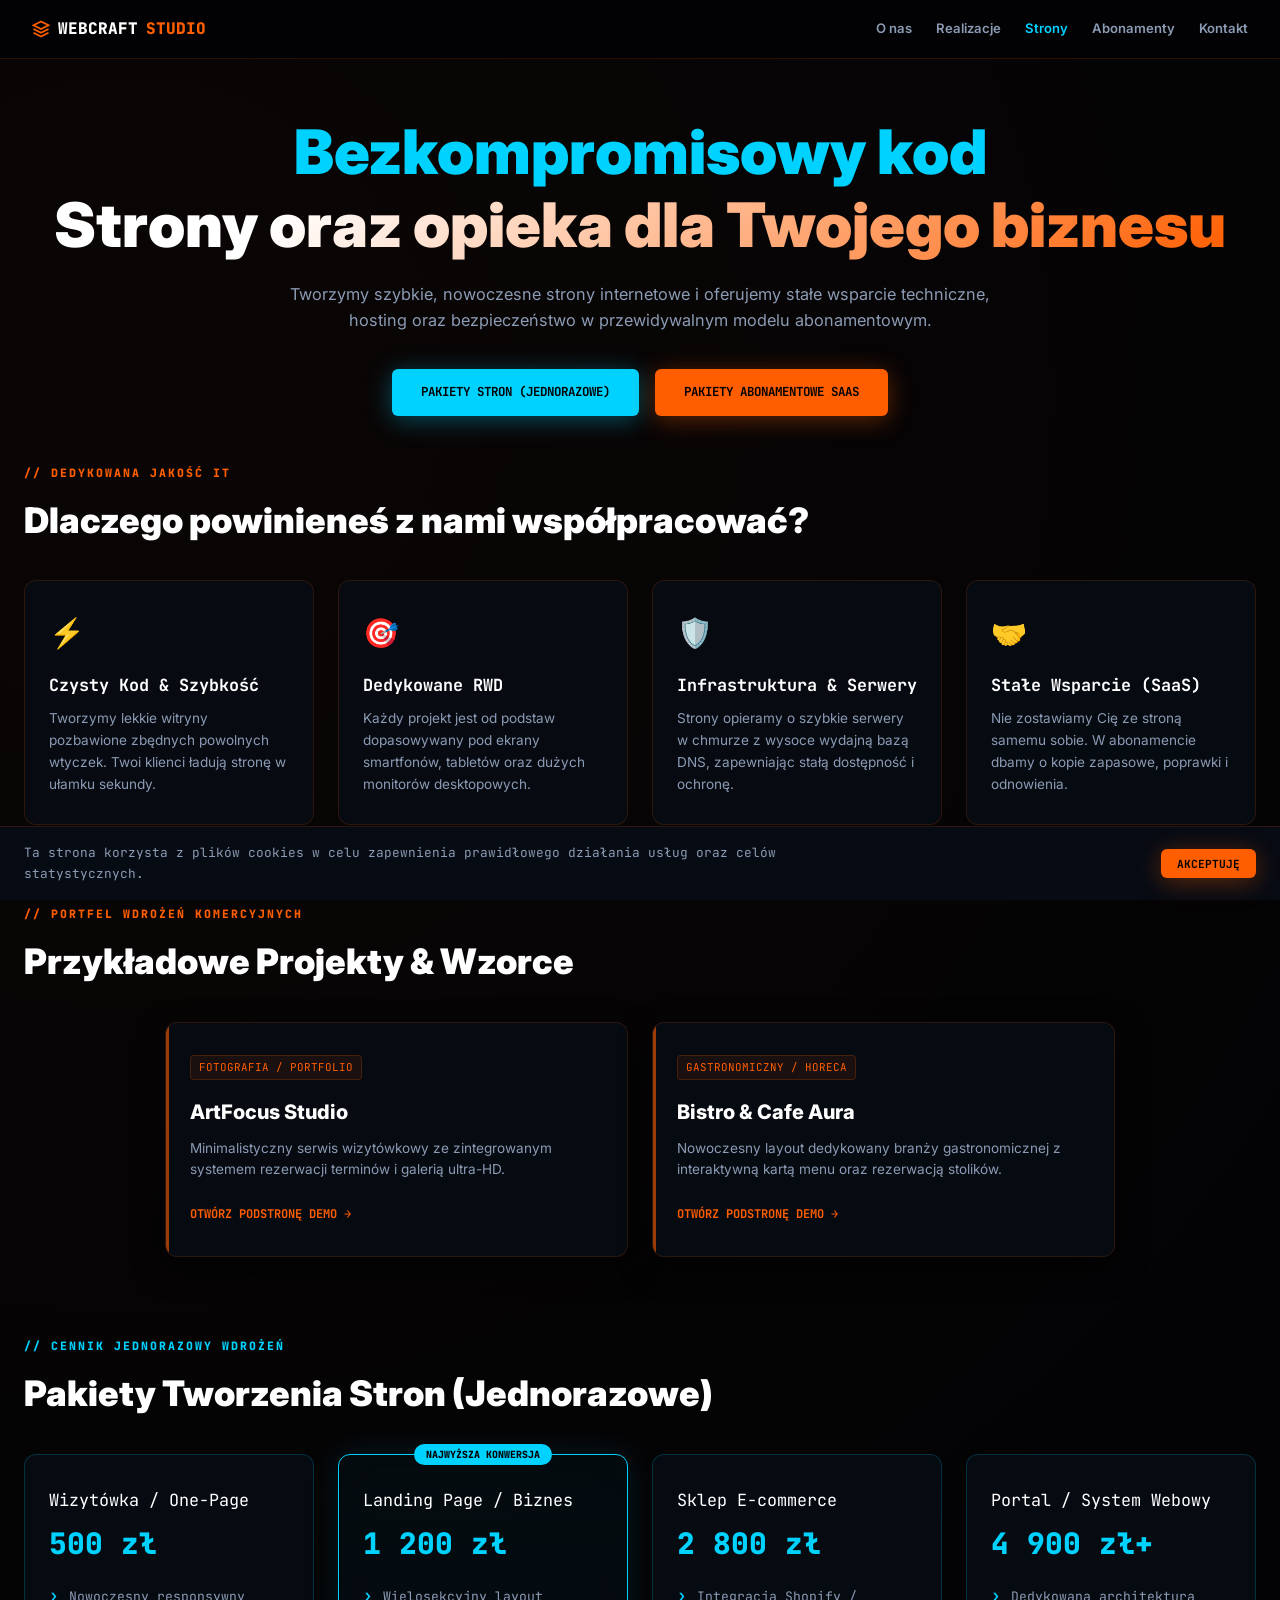
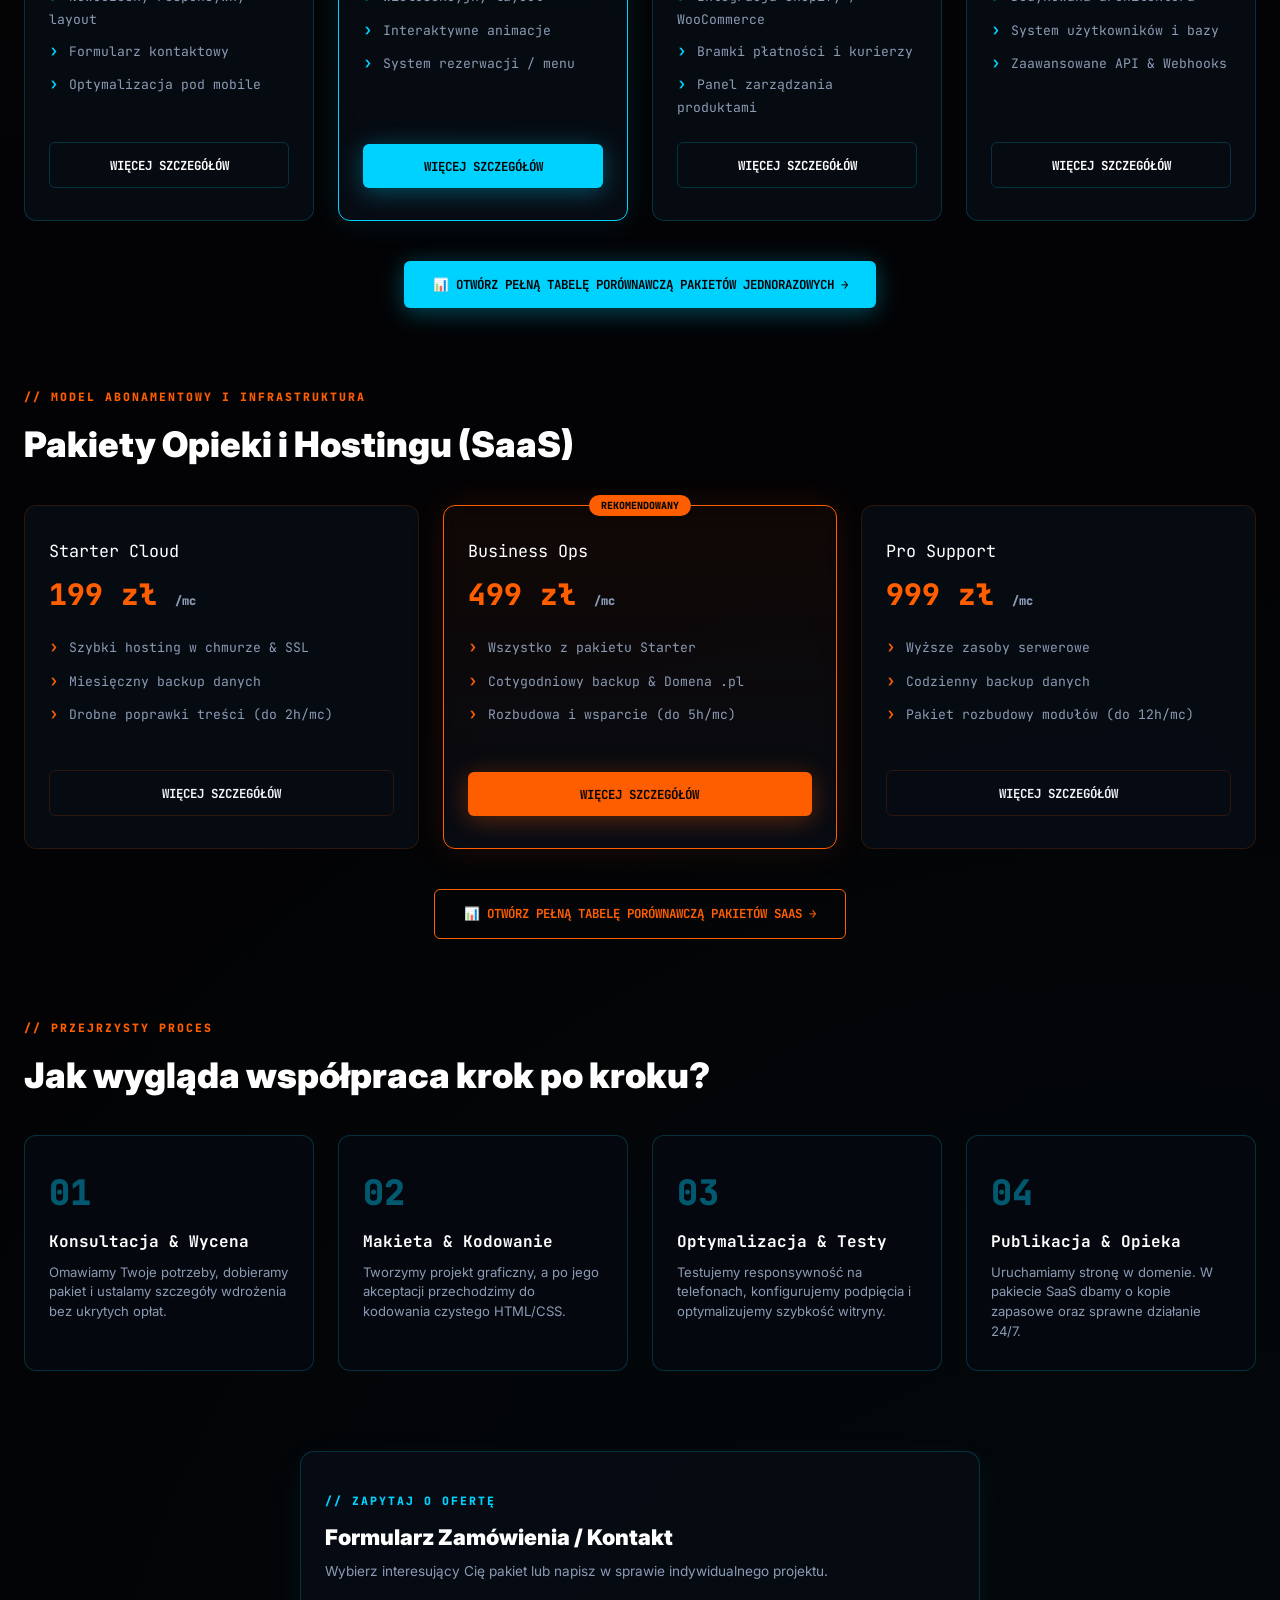
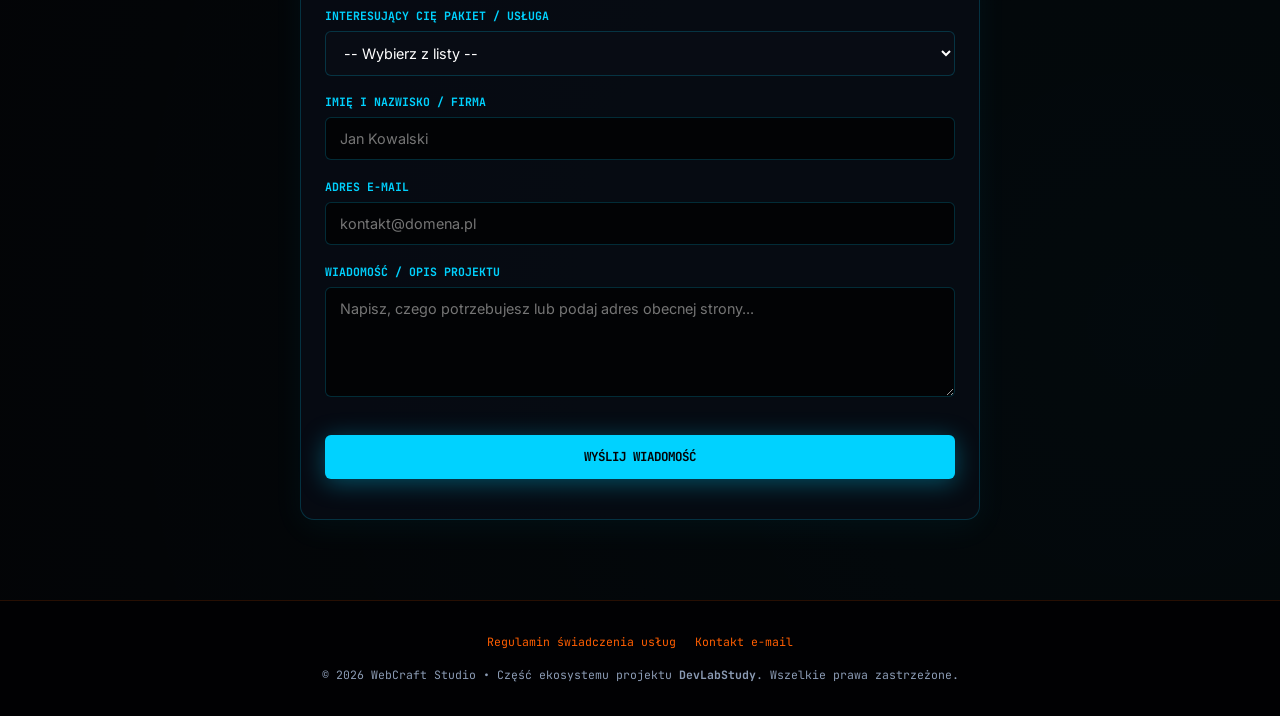
==== index.html @ 58a9ac1d "Update index.html" ====
<!DOCTYPE html>
<html lang="pl">
<head>
    <meta charset="UTF-8">
    <meta name="viewport" content="width=device-width, initial-scale=1.0, maximum-scale=1.0, user-scalable=no">
    <title>WebCraft Studio | Tworzenie Stron i Opieka Techniczna</title>
    
    <link rel="icon" type="image/svg+xml" href="data:image/svg+xml,<svg xmlns='http://www.w3.org/2000/svg' viewBox='0 0 24 24' fill='none' stroke='%23ff5e00' stroke-width='2.5'><path d='M12 2L2 7l10 5 10-5-10-5zM2 17l10 5 10-5M2 12l10 5 10-5'/></svg>">
    <link href="https://fonts.googleapis.com/css2?family=JetBrains+Mono:wght@400;700;800&family=Inter:wght@300;400;500;600;800;900&display=swap" rel="stylesheet">
    <style>
        :root {
            --bg-base: #030305;
            --bg-card: rgba(8, 12, 20, 0.85);
            --border-subtle: rgba(255, 94, 0, 0.15);
            --border-blue: rgba(0, 210, 255, 0.2);
            --accent-orange: #ff5e00;
            --accent-blue: #00d2ff;
            --text-main: #f1f5f9;
            --text-muted: #8b9bb4;
            --font-mono: 'JetBrains Mono', monospace;
            --font-sans: 'Inter', sans-serif;
        }

        * { box-sizing: border-box; margin: 0; padding: 0; scroll-behavior: smooth; }

        body {
            background-color: var(--bg-base);
            background-image: 
                radial-gradient(circle at 10% 10%, rgba(255, 94, 0, 0.03) 0%, transparent 40%),
                radial-gradient(circle at 90% 90%, rgba(0, 210, 255, 0.03) 0%, transparent 40%);
            color: var(--text-main);
            font-family: var(--font-sans);
            overflow-x: hidden;
            line-height: 1.6;
            min-height: 100vh;
        }

        header {
            width: 100%; max-width: 1550px; margin: 0 auto; padding: 1rem 2rem;
            display: flex; justify-content: space-between; align-items: center;
            border-bottom: 1px solid var(--border-subtle); position: sticky; top: 0;
            background: rgba(3, 3, 5, 0.92); backdrop-filter: blur(16px); z-index: 1000;
        }

        .logo {
            font-family: var(--font-mono); font-weight: 900; font-size: 1rem; color: #fff;
            text-decoration: none; display: flex; gap: 8px; align-items: center; text-transform: uppercase;
        }
        .logo svg { stroke: var(--accent-orange); width: 18px; height: 18px; flex-shrink: 0; }
        .logo span { color: var(--accent-orange); }

        nav { display: flex; gap: 1.5rem; align-items: center; }
        nav a { color: var(--text-muted); text-decoration: none; font-size: 0.82rem; font-weight: 600; transition: color 0.2s; }
        nav a:hover { color: var(--accent-orange); }

        .hero { max-width: 1300px; margin: 3.5rem auto 3rem auto; padding: 0 1.5rem; text-align: center; }

        h1 { font-size: clamp(2.2rem, 4.8vw, 4.2rem); font-weight: 900; line-height: 1.2; margin-bottom: 1.2rem; color: var(--accent-blue); }
        h1 span {
            background: linear-gradient(135deg, #ffffff 20%, var(--accent-orange) 100%);
            -webkit-background-clip: text; -webkit-text-fill-color: transparent;
        }
        .hero p { font-size: 1.02rem; color: var(--text-muted); max-width: 750px; margin: 0 auto 2.2rem auto; line-height: 1.6; }
        
        .hero-btns { display: flex; flex-wrap: wrap; gap: 1rem; justify-content: center; margin-bottom: 2rem; }
        
        .btn-primary {
            padding: 0.85rem 1.8rem; border-radius: 6px; font-weight: 700; font-family: var(--font-mono);
            font-size: 0.78rem; text-decoration: none; text-transform: uppercase;
            background: var(--accent-orange); color: #030305; box-shadow: 0 4px 25px rgba(255, 94, 0, 0.35); transition: 0.25s; cursor: pointer; border: none; text-align: center; display: inline-block;
        }
        .btn-primary:hover { transform: translateY(-2px); box-shadow: 0 6px 35px rgba(255, 94, 0, 0.55); background: #ff7526; }

        .btn-blue {
            padding: 0.85rem 1.8rem; border-radius: 6px; font-weight: 700; font-family: var(--font-mono);
            font-size: 0.78rem; text-decoration: none; text-transform: uppercase;
            background: var(--accent-blue); color: #030305; box-shadow: 0 4px 25px rgba(0, 210, 255, 0.35); transition: 0.25s; cursor: pointer; border: none; text-align: center; display: inline-block;
        }
        .btn-blue:hover { transform: translateY(-2px); box-shadow: 0 6px 35px rgba(0, 210, 255, 0.55); background: #33dbff; }

        .btn-outline {
            background: transparent; border: 1px solid var(--border-subtle); color: var(--text-main);
            padding: 0.85rem 1.8rem; border-radius: 6px; font-weight: 700; font-family: var(--font-mono);
            font-size: 0.78rem; text-decoration: none; text-transform: uppercase; transition: 0.25s; cursor: pointer; text-align: center; display: inline-block;
        }
        .btn-outline:hover { border-color: var(--accent-orange); color: var(--accent-orange); background: rgba(255, 94, 0, 0.05); }

        .section-container { max-width: 1400px; margin: 0 auto 5rem auto; padding: 0 1.5rem; }
        .section-header-tag { font-family: var(--font-mono); font-size: 0.72rem; color: var(--accent-orange); text-transform: uppercase; letter-spacing: 2px; margin-bottom: 0.6rem; font-weight: 800; }
        .section-title { font-size: clamp(1.5rem, 2.8vw, 2.2rem); font-weight: 900; color: #fff; margin-bottom: 2rem; }

        /* SEKCJA DLAczego WEBCRAFT (FEATURES GRID) */
        .features-grid {
            display: grid;
            grid-template-columns: repeat(auto-fit, minmax(260px, 1fr));
            gap: 1.5rem;
            margin-bottom: 3rem;
        }
        .feature-card {
            background: var(--bg-card);
            border: 1px solid var(--border-subtle);
            border-radius: 12px;
            padding: 1.8rem 1.5rem;
            backdrop-filter: blur(12px);
        }
        .feature-icon {
            font-size: 1.8rem;
            margin-bottom: 1rem;
            display: inline-block;
        }
        .feature-card h3 {
            font-family: var(--font-mono);
            font-size: 1.05rem;
            color: #fff;
            margin-bottom: 0.6rem;
        }
        .feature-card p {
            color: var(--text-muted);
            font-size: 0.85rem;
            line-height: 1.6;
        }

        /* SEKCJA KROKI WSPÓŁPRACY */
        .steps-grid {
            display: grid;
            grid-template-columns: repeat(auto-fit, minmax(240px, 1fr));
            gap: 1.5rem;
        }
        .step-card {
            background: rgba(5, 8, 15, 0.9);
            border: 1px solid var(--border-blue);
            border-radius: 12px;
            padding: 1.8rem 1.5rem;
            position: relative;
        }
        .step-number {
            font-family: var(--font-mono);
            font-size: 2.2rem;
            font-weight: 900;
            color: var(--accent-blue);
            opacity: 0.4;
            margin-bottom: 0.5rem;
        }
        .step-card h4 {
            font-family: var(--font-mono);
            font-size: 1rem;
            color: #fff;
            margin-bottom: 0.5rem;
        }
        .step-card p {
            color: var(--text-muted);
            font-size: 0.82rem;
            line-height: 1.5;
        }

        /* PORTFOLIO DEMO */
        .portfolio-grid { display: grid; grid-template-columns: repeat(2, 1fr); gap: 1.5rem; max-width: 950px; margin: 0 auto; }
        @media(max-width: 768px) { .portfolio-grid { grid-template-columns: 1fr; } }

        .carousel-card {
            background: var(--bg-card); border: 1px solid var(--border-subtle); border-radius: 12px;
            padding: 2rem 1.5rem; text-decoration: none; color: inherit; display: flex;
            flex-direction: column; justify-content: space-between; position: relative; overflow: hidden;
            backdrop-filter: blur(12px); transition: all 0.3s ease; box-shadow: 0 10px 30px rgba(0,0,0,0.6);
        }
        .carousel-card::before {
            content: ''; position: absolute; top: 0; left: 0; width: 3px; height: 100%;
            background: var(--accent-orange); opacity: 0.6; transition: opacity 0.3s;
        }
        .carousel-card:hover { border-color: rgba(255,94,0,0.4); transform: translateY(-3px); }
        .carousel-card:hover::before { opacity: 1; }
        .carousel-card .tag {
            font-family: var(--font-mono); font-size: 0.68rem; color: var(--accent-orange);
            background: rgba(255, 94, 0, 0.08); border: 1px solid rgba(255, 94, 0, 0.2);
            padding: 3px 8px; border-radius: 4px; width: fit-content; margin-bottom: 1rem; text-transform: uppercase;
        }
        .carousel-card h3 { font-size: 1.25rem; margin-bottom: 0.6rem; color: #fff; font-weight: 800; }
        .carousel-card p { color: var(--text-muted); font-size: 0.85rem; margin-bottom: 1.5rem; line-height: 1.6; }
        .card-link-hint { font-family: var(--font-mono); font-size: 0.75rem; color: var(--accent-orange); font-weight: 700; text-transform: uppercase; }

        /* PAKIETY NIEBIESKIE (JEDNORAZOWE) */
        .pricing-grid-blue { display: grid; grid-template-columns: repeat(auto-fit, minmax(250px, 1fr)); gap: 1.5rem; }
        .price-card-blue {
            background: var(--bg-card); border: 1px solid var(--border-blue); border-radius: 12px;
            padding: 2rem 1.5rem; position: relative; backdrop-filter: blur(12px); display: flex; flex-direction: column; justify-content: space-between;
        }
        .price-card-blue.featured {
            border-color: var(--accent-blue); box-shadow: 0 0 30px rgba(0, 210, 255, 0.12);
            background: linear-gradient(180deg, rgba(0, 210, 255, 0.04) 0%, rgba(8, 12, 20, 0.95) 100%);
        }
        .popular-tag-blue {
            position: absolute; top: -11px; left: 50%; transform: translateX(-50%);
            background: var(--accent-blue); color: #030305; font-family: var(--font-mono);
            font-size: 0.62rem; font-weight: 800; padding: 3px 12px; border-radius: 20px; text-transform: uppercase;
        }
        .plan-name-blue { font-family: var(--font-mono); font-size: 1.05rem; color: #fff; margin-bottom: 0.4rem; }
        .plan-price-blue { font-family: var(--font-mono); font-size: 1.85rem; font-weight: 800; color: var(--accent-blue); margin-bottom: 1rem; }
        .plan-list-blue { list-style: none; display: flex; flex-direction: column; gap: 0.5rem; font-size: 0.82rem; color: var(--text-muted); font-family: var(--font-mono); margin-bottom: 1.5rem; }
        .plan-list-blue li::before { content: "› "; color: var(--accent-blue); font-weight: bold; font-size: 1rem; }

        /* PAKIETY POMARAŃCZOWE (ABONAMENTY) */
        .pricing-grid { display: grid; grid-template-columns: repeat(auto-fit, minmax(280px, 1fr)); gap: 1.5rem; }
        .price-card {
            background: var(--bg-card); border: 1px solid var(--border-subtle); border-radius: 12px;
            padding: 2rem 1.5rem; position: relative; backdrop-filter: blur(12px); display: flex; flex-direction: column; justify-content: space-between;
        }
        .price-card.featured {
            border-color: var(--accent-orange); box-shadow: 0 0 35px rgba(255, 94, 0, 0.12);
            background: linear-gradient(180deg, rgba(255, 94, 0, 0.05) 0%, rgba(8, 12, 20, 0.95) 100%);
        }
        .popular-tag {
            position: absolute; top: -11px; left: 50%; transform: translateX(-50%);
            background: var(--accent-orange); color: #030305; font-family: var(--font-mono);
            font-size: 0.62rem; font-weight: 800; padding: 3px 12px; border-radius: 20px; text-transform: uppercase;
        }
        .plan-name { font-family: var(--font-mono); font-size: 1.05rem; color: #fff; margin-bottom: 0.4rem; }
        .plan-price { font-family: var(--font-mono); font-size: 1.85rem; font-weight: 800; color: var(--accent-orange); margin-bottom: 1rem; }
        .plan-list { list-style: none; display: flex; flex-direction: column; gap: 0.5rem; font-size: 0.82rem; color: var(--text-muted); font-family: var(--font-mono); margin-bottom: 1.5rem; }
        .plan-list li::before { content: "› "; color: var(--accent-orange); font-weight: bold; font-size: 1rem; }

        /* MODALE */
        .modal-overlay {
            display: none; position: fixed; top: 0; left: 0; width: 100%; height: 100%;
            background: rgba(3, 3, 5, 0.85); backdrop-filter: blur(12px); z-index: 2000;
            justify-content: center; align-items: center; padding: 1.2rem;
        }
        .modal-content {
            background: var(--bg-card); border: 1px solid var(--accent-orange); border-radius: 14px;
            max-width: 600px; width: 100%; padding: 2rem; position: relative; max-height: 90vh; overflow-y: auto;
        }
        .modal-close { position: absolute; top: 1.2rem; right: 1.2rem; background: none; border: none; color: var(--text-muted); font-size: 1.4rem; cursor: pointer; }
        .details-title { font-family: var(--font-mono); font-size: 0.8rem; color: var(--accent-orange); text-transform: uppercase; margin: 1rem 0 0.4rem 0; font-weight: 700; }
        .details-list { list-style: none; display: flex; flex-direction: column; gap: 0.4rem; font-size: 0.85rem; color: var(--text-muted); font-family: var(--font-mono); }
        .details-list.included li::before { content: "✔  "; color: #22c55e; font-weight: bold; }
        .details-list.excluded li::before { content: "✕  "; color: #ef4444; font-weight: bold; }

        /* FORMULARZ KONTAKTOWY (STYL BŁĘKITNO-CYFROWY) */
        .order-section {
            background: var(--bg-card); 
            border: 1px solid var(--border-blue); 
            border-radius: 14px; 
            padding: 2.5rem 1.5rem; 
            max-width: 680px; 
            margin: 0 auto;
            box-shadow: 0 8px 32px rgba(0, 210, 255, 0.05);
        }
        .form-group { margin-bottom: 1.1rem; }
        .form-group label { display: block; font-family: var(--font-mono); font-size: 0.72rem; color: var(--accent-blue); text-transform: uppercase; margin-bottom: 0.35rem; font-weight: 700; }
        .form-group input, .form-group select, .form-group textarea {
            width: 100%; padding: 0.75rem 0.9rem; border: 1px solid var(--border-blue); border-radius: 6px; background: rgba(3, 3, 5, 0.9); color: #fff; font-size: 0.9rem; font-family: inherit; transition: all 0.25s ease;
        }
        .form-group input:focus, .form-group select:focus, .form-group textarea:focus {
            outline: none; border-color: var(--accent-blue); box-shadow: 0 0 12px rgba(0, 210, 255, 0.25);
        }
        .form-group textarea { resize: vertical; min-height: 110px; }

        /* COOKIES BANNER */
        #cookieBanner {
            position: fixed; bottom: 0; left: 0; width: 100%; background: rgba(8, 12, 20, 0.96);
            border-top: 1px solid var(--border-subtle); backdrop-filter: blur(16px); padding: 1rem 1.5rem;
            display: flex; justify-content: space-between; align-items: center; z-index: 9999; gap: 1rem; flex-wrap: wrap;
        }
        #cookieBanner p { font-size: 0.8rem; color: var(--text-muted); max-width: 850px; font-family: var(--font-mono); }

        footer {
            border-top: 1px solid var(--border-subtle); padding: 2rem 1.2rem; text-align: center;
            font-family: var(--font-mono); font-size: 0.72rem; color: var(--text-muted); background: #010103;
            display: flex; flex-direction: column; gap: 0.5rem; align-items: center;
        }
        .footer-links { display: flex; gap: 1.2rem; justify-content: center; margin-bottom: 0.4rem; }
        .footer-links a { color: var(--accent-orange); text-decoration: none; cursor: pointer; }
        .footer-links a:hover { text-decoration: underline; }

        @media (max-width: 768px) {
            header { padding: 0.8rem 1rem; flex-direction: row; gap: 0.5rem; }
            .logo { font-size: 0.85rem; }
            nav { gap: 0.9rem; }
            nav a { font-size: 0.75rem; }
            .hero { margin: 2.5rem auto 2rem auto; padding: 0 1rem; }
            .section-container { padding: 0 1rem; }
            #cookieBanner { flex-direction: column; text-align: center; padding: 1rem; }
        }
    </style>
</head>
<body>

    <header>
        <a href="index.html" class="logo">
            <svg viewBox="0 0 24 24" fill="none" stroke-width="2.5"><path d="M12 2L2 7l10 5 10-5-10-5zM2 17l10 5 10-5M2 12l10 5 10-5"/></svg>
            WebCraft <span>Studio</span>
        </a>
        <nav>
            <a href="#dlaczego-my">O nas</a>
            <a href="#portfolio">Realizacje</a>
            <a href="#pakiety-stron" style="color: var(--accent-blue);">Strony</a>
            <a href="#pakiety-saas">Abonamenty</a>
            <a href="#kontakt">Kontakt</a>
        </nav>
    </header>

    <section class="hero">
        <h1>Bezkompromisowy kod<br><span>Strony oraz opieka dla Twojego biznesu</span></h1>
        <p>Tworzymy szybkie, nowoczesne strony internetowe i oferujemy stałe wsparcie techniczne, hosting oraz bezpieczeństwo w przewidywalnym modelu abonamentowym.</p>
        <div class="hero-btns">
            <a href="#pakiety-stron" class="btn-blue">Pakiety Stron (Jednorazowe)</a>
            <a href="#pakiety-saas" class="btn-primary">Pakiety Abonamentowe SaaS</a>
        </div>
    </section>

    <!-- 1. SEKCJA ZALET / DLACZEGO WEBCRAFT -->
    <section class="section-container" id="dlaczego-my">
        <div class="section-header-tag">// Dedykowana Jakość IT</div>
        <h2 class="section-title">Dlaczego powinieneś z nami współpracować?</h2>
        
        <div class="features-grid">
            <div class="feature-card">
                <div class="feature-icon">⚡</div>
                <h3>Czysty Kod &amp; Szybkość</h3>
                <p>Tworzymy lekkie witryny pozbawione zbędnych powolnych wtyczek. Twoi klienci ładują stronę w ułamku sekundy.</p>
            </div>
            <div class="feature-card">
                <div class="feature-icon">🎯</div>
                <h3>Dedykowane RWD</h3>
                <p>Każdy projekt jest od podstaw dopasowywany pod ekrany smartfonów, tabletów oraz dużych monitorów desktopowych.</p>
            </div>
            <div class="feature-card">
                <div class="feature-icon">🛡️</div>
                <h3>Infrastruktura &amp; Serwery</h3>
                <p>Strony opieramy o szybkie serwery w chmurze z wysoce wydajną bazą DNS, zapewniając stałą dostępność i ochronę.</p>
            </div>
            <div class="feature-card">
                <div class="feature-icon">🤝</div>
                <h3>Stałe Wsparcie (SaaS)</h3>
                <p>Nie zostawiamy Cię ze stroną samemu sobie. W abonamencie dbamy o kopie zapasowe, poprawki i odnowienia.</p>
            </div>
        </div>
    </section>

    <!-- 2. KATALOG PODSTRON DEMO -->
    <section class="section-container" id="portfolio">
        <div class="section-header-tag">// Portfel Wdrożeń Komercyjnych</div>
        <h2 class="section-title">Przykładowe Projekty &amp; Wzorce</h2>
        
        <div class="portfolio-grid">
            <a href="examples/photography/index.html" class="carousel-card">
                <div>
                    <div class="tag">Fotografia / Portfolio</div>
                    <h3>ArtFocus Studio</h3>
                    <p>Minimalistyczny serwis wizytówkowy ze zintegrowanym systemem rezerwacji terminów i galerią ultra-HD.</p>
                </div>
                <div class="card-link-hint">Otwórz podstronę demo →</div>
            </a>

            <a href="examples/bistro/index.html" class="carousel-card">
                <div>
                    <div class="tag">Gastronomiczny / HoReCa</div>
                    <h3>Bistro &amp; Cafe Aura</h3>
                    <p>Nowoczesny layout dedykowany branży gastronomicznej z interaktywną kartą menu oraz rezerwacją stolików.</p>
                </div>
                <div class="card-link-hint">Otwórz podstronę demo →</div>
            </a>
        </div>
    </section>

    <!-- 3. PAKIETY JEDNORAZOWE (NIEBIESKIE) -->
    <section class="section-container" id="pakiety-stron">
        <div class="section-header-tag" style="color: var(--accent-blue);">// Cennik Jednorazowy Wdrożeń</div>
        <h2 class="section-title">Pakiety Tworzenia Stron (Jednorazowe)</h2>
        
        <div class="pricing-grid-blue">
            <div class="price-card-blue">
                <div>
                    <div class="plan-name-blue">Wizytówka / One-Page</div>
                    <div class="plan-price-blue">500 zł</div>
                    <ul class="plan-list-blue">
                        <li>Nowoczesny responsywny layout</li>
                        <li>Formularz kontaktowy</li>
                        <li>Optymalizacja pod mobile</li>
                    </ul>
                </div>
                <button class="btn-outline open-modal-btn" 
                    data-title="Wizytówka / One-Page (500 zł)"
                    data-price="Jednorazowo: 500 zł"
                    data-desc="Idealna dla małej firmy, salonu lub eksperta potrzebującego obecności w sieci."
                    data-included="Projekt graficzny strony, wdrożenie HTML/CSS/JS, responsywność na telefonach, podpięcie formularza kontaktowego, podstawowe SEO"
                    data-excluded="Brak rozbudowanego panelu administracyjnego, Brak systemów e-commerce"
                    style="width: 100%; border-color: var(--border-blue); color: #fff;">Więcej szczegółów</button>
            </div>

            <div class="price-card-blue featured">
                <div class="popular-tag-blue">Najwyższa Konwersja</div>
                <div>
                    <div class="plan-name-blue">Landing Page / Biznes</div>
                    <div class="plan-price-blue">1 200 zł</div>
                    <ul class="plan-list-blue">
                        <li>Wielosekcyjny layout</li>
                        <li>Interaktywne animacje</li>
                        <li>System rezerwacji / menu</li>
                    </ul>
                </div>
                <button class="btn-blue open-modal-btn" 
                    data-title="Landing Page / Biznes (1 200 zł)"
                    data-price="Jednorazowo: 1 200 zł"
                    data-desc="Zaawansowana strona nastawiona na sprzedaż, pozyskiwanie klientów i rezerwacje."
                    data-included="Wszystko z pakietu Wizytówka, System rezerwacji wizyt / menu, Zaawansowane animacje, Optymalizacja szybkości (Core Web Vitals)"
                    data-excluded="Brak dedykowanej bazy danych backendowej bez abonamentu SaaS"
                    style="width: 100%;">Więcej szczegółów</button>
            </div>

            <div class="price-card-blue">
                <div>
                    <div class="plan-name-blue">Sklep E-commerce</div>
                    <div class="plan-price-blue">2 800 zł</div>
                    <ul class="plan-list-blue">
                        <li>Integracja Shopify / WooCommerce</li>
                        <li>Bramki płatności i kurierzy</li>
                        <li>Panel zarządzania produktami</li>
                    </ul>
                </div>
                <button class="btn-outline open-modal-btn" 
                    data-title="Sklep E-commerce (2 800 zł)"
                    data-price="Jednorazowo: 2 800 zł"
                    data-desc="Kompletny sklep internetowy przygotowany do sprzedaży produktów fizycznych lub cyfrowych."
                    data-included="Konfiguracja platformy sklepowej, podpięcie płatności online (Blik, PayU, Stripe), integracja z firmami kurierskimi, responsywny design"
                    data-excluded="Brak wprowadzania masowego produktów (w cenie do 20 sztuk)"
                    style="width: 100%; border-color: var(--border-blue); color: #fff;">Więcej szczegółów</button>
            </div>

            <div class="price-card-blue">
                <div>
                    <div class="plan-name-blue">Portal / System Webowy</div>
                    <div class="plan-price-blue">4 900 zł+</div>
                    <ul class="plan-list-blue">
                        <li>Dedykowana architektura</li>
                        <li>System użytkowników i bazy</li>
                        <li>Zaawansowane API &amp; Webhooks</li>
                    </ul>
                </div>
                <button class="btn-outline open-modal-btn" 
                    data-title="Portal / System Webowy (od 4 900 zł)"
                    data-price="Jednorazowo: od 4 900 zł"
                    data-desc="Zaawansowane aplikacje internetowe i portale dedykowane dla wymagających projektów."
                    data-included="Pełna architektura systemowa, baza danych SQL/NoSQL, system logowania użytkowników, panele administracyjne, dokumentacja API"
                    data-excluded="Brak hostingu dedykowanego w cenie jednorazowej"
                    style="width: 100%; border-color: var(--border-blue); color: #fff;">Więcej szczegółów</button>
            </div>
        </div>

        <div style="text-align: center; margin-top: 2.5rem;">
            <a href="pakiety-jednorazowe.html" class="btn-blue" style="text-decoration: none;">
                📊 Otwórz Pełną Tabelę Porównawczą Pakietów Jednorazowych →
            </a>
        </div>
    </section>

    <!-- 4. PAKIETY ABONAMENTOWE (POMARAŃCZOWE) -->
    <section class="section-container" id="pakiety-saas">
        <div class="section-header-tag">// Model Abonamentowy i Infrastruktura</div>
        <h2 class="section-title">Pakiety Opieki i Hostingu (SaaS)</h2>
        
        <div class="pricing-grid">
            <div class="price-card">
                <div>
                    <div class="plan-name">Starter Cloud</div>
                    <div class="plan-price">199 zł <span style="font-size: 0.75rem; color: var(--text-muted);">/mc</span></div>
                    <ul class="plan-list">
                        <li>Szybki hosting w chmurze &amp; SSL</li>
                        <li>Miesięczny backup danych</li>
                        <li>Drobne poprawki treści (do 2h/mc)</li>
                    </ul>
                </div>
                <button class="btn-outline open-modal-btn" 
                    data-title="Starter Cloud (199 zł / mc)"
                    data-price="199 zł / miesiąc"
                    data-desc="Podstawowy pakiet bezobsługowego utrzymania strony dla małych firm."
                    data-included="Hosting w chmurze, Certyfikat SSL, Miesięczny backup, Wprowadzanie poprawek tekstów/zdjęć do 2h w miesiącu"
                    data-excluded="Obsługa domen zewnętrznych w cenie, Prace powyżej limitu 2h"
                    style="width: 100%; margin-top: 1.2rem;">Więcej szczegółów</button>
            </div>

            <div class="price-card featured">
                <div class="popular-tag">Rekomendowany</div>
                <div>
                    <div class="plan-name">Business Ops</div>
                    <div class="plan-price">499 zł <span style="font-size: 0.75rem; color: var(--text-muted);">/mc</span></div>
                    <ul class="plan-list">
                        <li>Wszystko z pakietu Starter</li>
                        <li>Cotygodniowy backup &amp; Domena .pl</li>
                        <li>Rozbudowa i wsparcie (do 5h/mc)</li>
                    </ul>
                </div>
                <button class="btn-primary open-modal-btn" 
                    data-title="Business Ops (499 zł / mc)"
                    data-price="499 zł / miesiąc"
                    data-desc="Kompleksowa opieka techniczna i stałe rozwijanie funkcji witryny."
                    data-included="Szybki hosting, SSL, Cotygodniowy backup, Wdrożenia nowości do 5h w miesiącu, Odnowienie domeny .pl w cenie, Priorytetowy kontakt"
                    data-excluded="Prace programistyczne powyżej limitu 5h"
                    style="width: 100%; margin-top: 1.2rem;">Więcej szczegółów</button>
            </div>

            <div class="price-card">
                <div>
                    <div class="plan-name">Pro Support</div>
                    <div class="plan-price">999 zł <span style="font-size: 0.75rem; color: var(--text-muted);">/mc</span></div>
                    <ul class="plan-list">
                        <li>Wyższe zasoby serwerowe</li>
                        <li>Codzienny backup danych</li>
                        <li>Pakiet rozbudowy modułów (do 12h/mc)</li>
                    </ul>
                </div>
                <button class="btn-outline open-modal-btn" 
                    data-title="Pro Support (999 zł / mc)"
                    data-price="999 zł / miesiąc"
                    data-desc="Dla aktywnych projektów i sklepów wymagających stałego wsparcia technicznego."
                    data-included="Dedykowana optymalizacja, Codzienny backup, Pakiet 12 godzin pracy w miesiącu, Czas reakcji na awarie do 4 godzin"
                    data-excluded="Godziny nie przechodzą na kolejny miesiąc"
                    style="width: 100%; margin-top: 1.2rem;">Więcej szczegółów</button>
            </div>
        </div>

        <div style="text-align: center; margin-top: 2.5rem;">
            <a href="pakiety-saas.html" class="btn-outline" style="border-color: var(--accent-orange); color: var(--accent-orange); text-decoration: none;">
                📊 Otwórz Pełną Tabelę Porównawczą Pakietów SaaS →
            </a>
        </div>
    </section>

    <!-- 5. SEKCJA KROKI WSPÓŁPRACY -->
    <section class="section-container">
        <div class="section-header-tag">// Przejrzysty Proces</div>
        <h2 class="section-title">Jak wygląda współpraca krok po kroku?</h2>
        
        <div class="steps-grid">
            <div class="step-card">
                <div class="step-number">01</div>
                <h4>Konsultacja &amp; Wycena</h4>
                <p>Omawiamy Twoje potrzeby, dobieramy pakiet i ustalamy szczegóły wdrożenia bez ukrytych opłat.</p>
            </div>
            <div class="step-card">
                <div class="step-number">02</div>
                <h4>Makieta &amp; Kodowanie</h4>
                <p>Tworzymy projekt graficzny, a po jego akceptacji przechodzimy do kodowania czystego HTML/CSS.</p>
            </div>
            <div class="step-card">
                <div class="step-number">03</div>
                <h4>Optymalizacja &amp; Testy</h4>
                <p>Testujemy responsywność na telefonach, konfigurujemy podpięcia i optymalizujemy szybkość witryny.</p>
            </div>
            <div class="step-card">
                <div class="step-number">04</div>
                <h4>Publikacja &amp; Opieka</h4>
                <p>Uruchamiamy stronę w domenie. W pakiecie SaaS dbamy o kopie zapasowe oraz sprawne działanie 24/7.</p>
            </div>
        </div>
    </section>

    <!-- MODAL SZCZEGÓŁÓW -->
    <div class="modal-overlay" id="detailsModal">
        <div class="modal-content">
            <button class="modal-close" id="closeModal">&times;</button>
            <h3 id="modalTitle" style="font-family: 'JetBrains Mono', monospace; font-size: 1.1rem; color: #fff; margin-bottom: 0.2rem;">Pakiet</h3>
            <div id="modalPrice" style="font-family: 'JetBrains Mono', monospace; color: var(--accent-orange); font-size: 0.95rem; margin-bottom: 0.7rem; font-weight: bold;">Cena</div>
            <p id="modalDesc" style="font-size: 0.82rem; color: var(--text-muted); margin-bottom: 1rem;"></p>

            <div class="details-title">// Co jest wliczone</div>
            <ul class="details-list included" id="modalIncluded"></ul>

            <div class="details-title">// Czego NIE ma w pakiecie</div>
            <ul class="details-list excluded" id="modalExcluded"></ul>

            <div style="margin-top: 1.2rem;">
                <button class="btn-primary" id="selectThisPackageBtn" style="width: 100%;">Wybierz ten pakiet w formularzu</button>
            </div>
        </div>
    </div>

    <!-- MODAL REGULAMINU -->
    <div class="modal-overlay" id="regulaminModal">
        <div class="modal-content">
            <button class="modal-close" id="closeRegulamin">&times;</button>
            <h3 style="font-family: 'JetBrains Mono', monospace; font-size: 1.2rem; color: #fff; margin-bottom: 0.8rem;">Regulamin Świadczenia Usług</h3>
            <div style="font-size: 0.82rem; color: var(--text-muted); display: flex; flex-direction: column; gap: 0.8rem; max-height: 55vh; overflow-y: auto; padding-right: 5px;">
                <p><strong>§1. Postanowienia Ogólne</strong><br>Niniejszy regulamin określa zasady korzystania z usług WebCraft Studio.</p>
                <p><strong>§2. Rodzaje i Zakres Usług</strong><br>1. WebCraft Studio świadczy usługi tworzenia stron www oraz opieki technicznej i hostingu w abonamencie.</p>
                <p><strong>§3. Płatności</strong><br>1. Pakiety jednorazowe opłacane są zgodnie z umową. Pakiety abonamentowe rozliczane są miesięcznie.</p>
            </div>
            <div style="margin-top: 1.2rem;">
                <button class="btn-primary" id="closeRegulaminBtn" style="width: 100%;">Rozumiem i zamykam</button>
            </div>
        </div>
    </div>

    <!-- 6. FORMULARZ KONTAKTOWY (STYLIZOWANE MENU SELECT) -->
    <section class="section-container" id="kontakt">
        <div class="order-section">
            <div class="section-header-tag" style="text-align: left; color: var(--accent-blue);">// Zapytaj o ofertę</div>
            <h2 class="section-title" style="font-size: 1.35rem; margin-bottom: 0.4rem; text-align: left;">Formularz Zamówienia / Kontakt</h2>
            <p style="text-align: left; margin-bottom: 1.5rem; font-size: 0.85rem; color: var(--text-muted);">Wybierz interesujący Cię pakiet lub napisz w sprawie indywidualnego projektu.</p>
            
            <form action="https://api.web3forms.com/submit" method="POST">
                <input type="hidden" name="access_key" value="df7bd377-380f-4c44-b323-35672c45dd0f">

                <div class="form-group">
                    <label>Interesujący Cię Pakiet / Usługa</label>
                    <select name="selected_plan" id="formPlanSelect" required style="background: #080c14; color: #fff;">
                        <option value="" disabled selected>-- Wybierz z listy --</option>
                        
                        <optgroup label="🔵 Jednorazowe Tworzenie Stron" style="background: #04101e; color: #00d2ff; font-weight: bold;">
                            <option value="Wizytówka / One-Page (500 zł)" style="background: #030a14; color: #f1f5f9;">Wizytówka / One-Page (500 zł)</option>
                            <option value="Landing Page / Biznes (1200 zł)" style="background: #030a14; color: #f1f5f9;">Landing Page / Biznes (1200 zł)</option>
                            <option value="Sklep E-commerce (2800 zł)" style="background: #030a14; color: #f1f5f9;">Sklep E-commerce (2800 zł)</option>
                            <option value="Portal / System Webowy (4900 zł+)" style="background: #030a14; color: #f1f5f9;">Portal / System Webowy (4900 zł+)</option>
                        </optgroup>
                        
                        <optgroup label="🟠 Abonamenty SaaS / Opieka i Hosting" style="background: #1a0b02; color: #ff5e00; font-weight: bold;">
                            <option value="Starter Cloud (199 zł/mc)" style="background: #0f0702; color: #f1f5f9;">Starter Cloud (199 zł/mc)</option>
                            <option value="Business Ops (499 zł/mc)" style="background: #0f0702; color: #f1f5f9;">Business Ops (499 zł/mc)</option>
                            <option value="Pro Support (999 zł/mc)" style="background: #0f0702; color: #f1f5f9;">Pro Support (999 zł/mc)</option>
                        </optgroup>
                    </select>
                </div>
                
                <div class="form-group">
                    <label>Imię i Nazwisko / Firma</label>
                    <input type="text" name="name" required placeholder="Jan Kowalski">
                </div>
                <div class="form-group">
                    <label>Adres E-mail</label>
                    <input type="email" name="email" required placeholder="kontakt@domena.pl">
                </div>
                <div class="form-group">
                    <label>Wiadomość / Opis Projektu</label>
                    <textarea name="message" placeholder="Napisz, czego potrzebujesz lub podaj adres obecnej strony..."></textarea>
                </div>

                <input type="checkbox" name="botcheck" class="hidden" style="display: none;">

                <button type="submit" class="btn-blue" style="width: 100%; margin-top: 0.8rem;">Wyślij wiadomość</button>
            </form>
        </div>
    </section>

    <!-- COOKIES BANNER -->
    <div id="cookieBanner">
        <p>Ta strona korzysta z plików cookies w celu zapewnienia prawidłowego działania usług oraz celów statystycznych.</p>
        <button class="btn-primary" id="acceptCookiesBtn" style="padding: 0.45rem 1rem; font-size: 0.7rem; white-space: nowrap;">Akceptuję</button>
    </div>

    <!-- STOPKA -->
    <footer>
        <div class="footer-links">
            <a id="openRegulamin">Regulamin świadczenia usług</a>
            <a href="mailto:kontakt@devlabstudy.ovh">Kontakt e-mail</a>
        </div>
        <p>&copy; 2026 WebCraft Studio &bull; Część ekosystemu projektu <strong>DevLabStudy</strong>. Wszelkie prawa zastrzeżone.</p>
    </footer>

    <!-- SKRYPTY -->
    <script>
        const modal = document.getElementById('detailsModal');
        const closeModal = document.getElementById('closeModal');
        const openModalBtns = document.querySelectorAll('.open-modal-btn');
        const selectThisPackageBtn = document.getElementById('selectThisPackageBtn');
        const formPlanSelect = document.getElementById('formPlanSelect');

        let currentPackageName = '';

        openModalBtns.forEach(btn => {
            btn.addEventListener('click', () => {
                currentPackageName = btn.getAttribute('data-title').split(' (')[0];
                
                document.getElementById('modalTitle').textContent = btn.getAttribute('data-title');
                document.getElementById('modalPrice').textContent = btn.getAttribute('data-price');
                document.getElementById('modalDesc').textContent = btn.getAttribute('data-desc');

                const includedList = document.getElementById('modalIncluded');
                includedList.innerHTML = '';
                btn.getAttribute('data-included').split(', ').forEach(item => {
                    const li = document.createElement('li');
                    li.textContent = item;
                    includedList.appendChild(li);
                });

                const excludedList = document.getElementById('modalExcluded');
                excludedList.innerHTML = '';
                btn.getAttribute('data-excluded').split(', ').forEach(item => {
                    const li = document.createElement('li');
                    li.textContent = item;
                    excludedList.appendChild(li);
                });

                modal.style.display = 'flex';
            });
        });

        closeModal.addEventListener('click', () => { modal.style.display = 'none'; });
        window.addEventListener('click', (e) => { if (e.target === modal) modal.style.display = 'none'; });

        selectThisPackageBtn.addEventListener('click', () => {
            modal.style.display = 'none';
            for (let option of formPlanSelect.options) {
                if (option.value.includes(currentPackageName)) {
                    formPlanSelect.value = option.value;
                    break;
                }
            }
            window.location.hash = '#kontakt';
        });

        const regModal = document.getElementById('regulaminModal');
        const openRegulamin = document.getElementById('openRegulamin');
        const closeRegulamin = document.getElementById('closeRegulamin');
        const closeRegulaminBtn = document.getElementById('closeRegulaminBtn');

        openRegulamin.addEventListener('click', (e) => {
            e.preventDefault();
            regModal.style.display = 'flex';
        });
        closeRegulamin.addEventListener('click', () => { regModal.style.display = 'none'; });
        closeRegulaminBtn.addEventListener('click', () => { regModal.style.display = 'none'; });
        window.addEventListener('click', (e) => { if (e.target === regModal) regModal.style.display = 'none'; });

        const cookieBanner = document.getElementById('cookieBanner');
        const acceptCookiesBtn = document.getElementById('acceptCookiesBtn');

        if (localStorage.getItem('cookiesAccepted')) {
            cookieBanner.style.display = 'none';
        }

        acceptCookiesBtn.addEventListener('click', () => {
            localStorage.setItem('cookiesAccepted', 'true');
            cookieBanner.style.display = 'none';
        });
    </script>
</body>
</html>
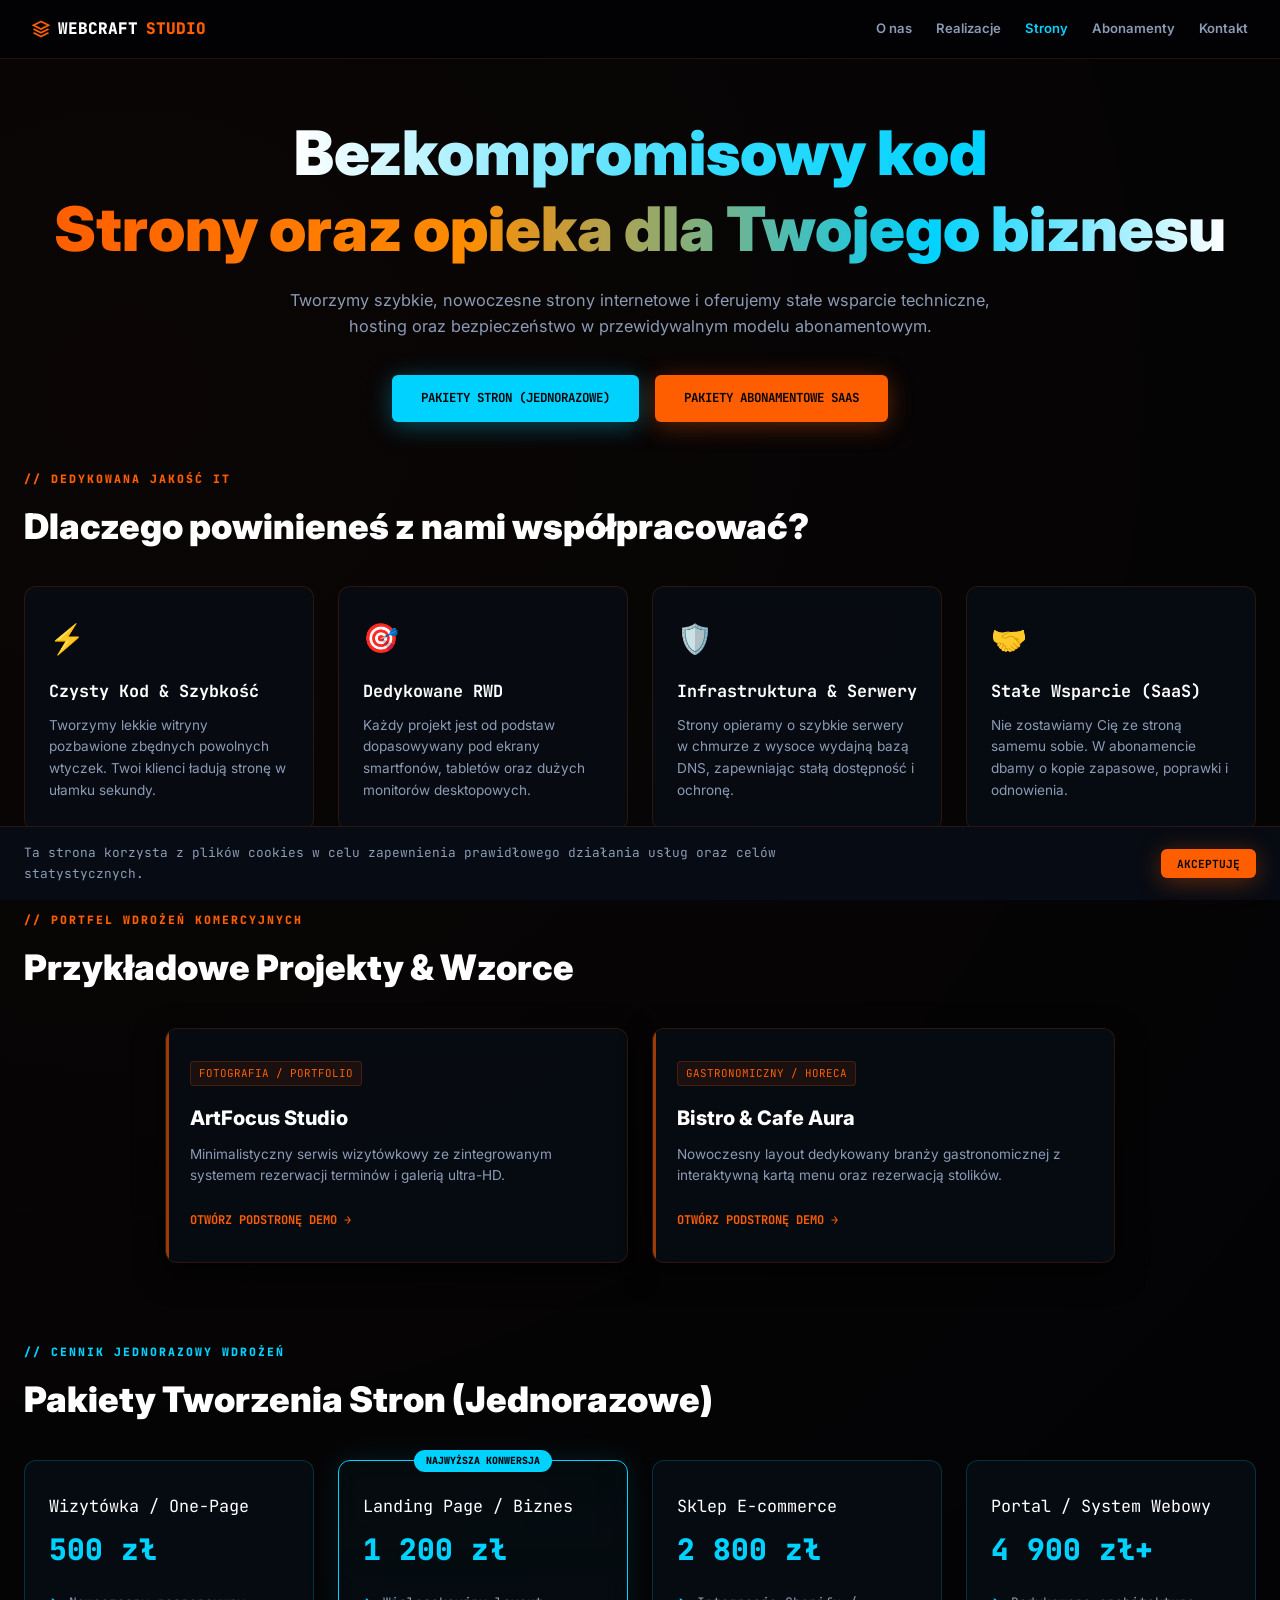
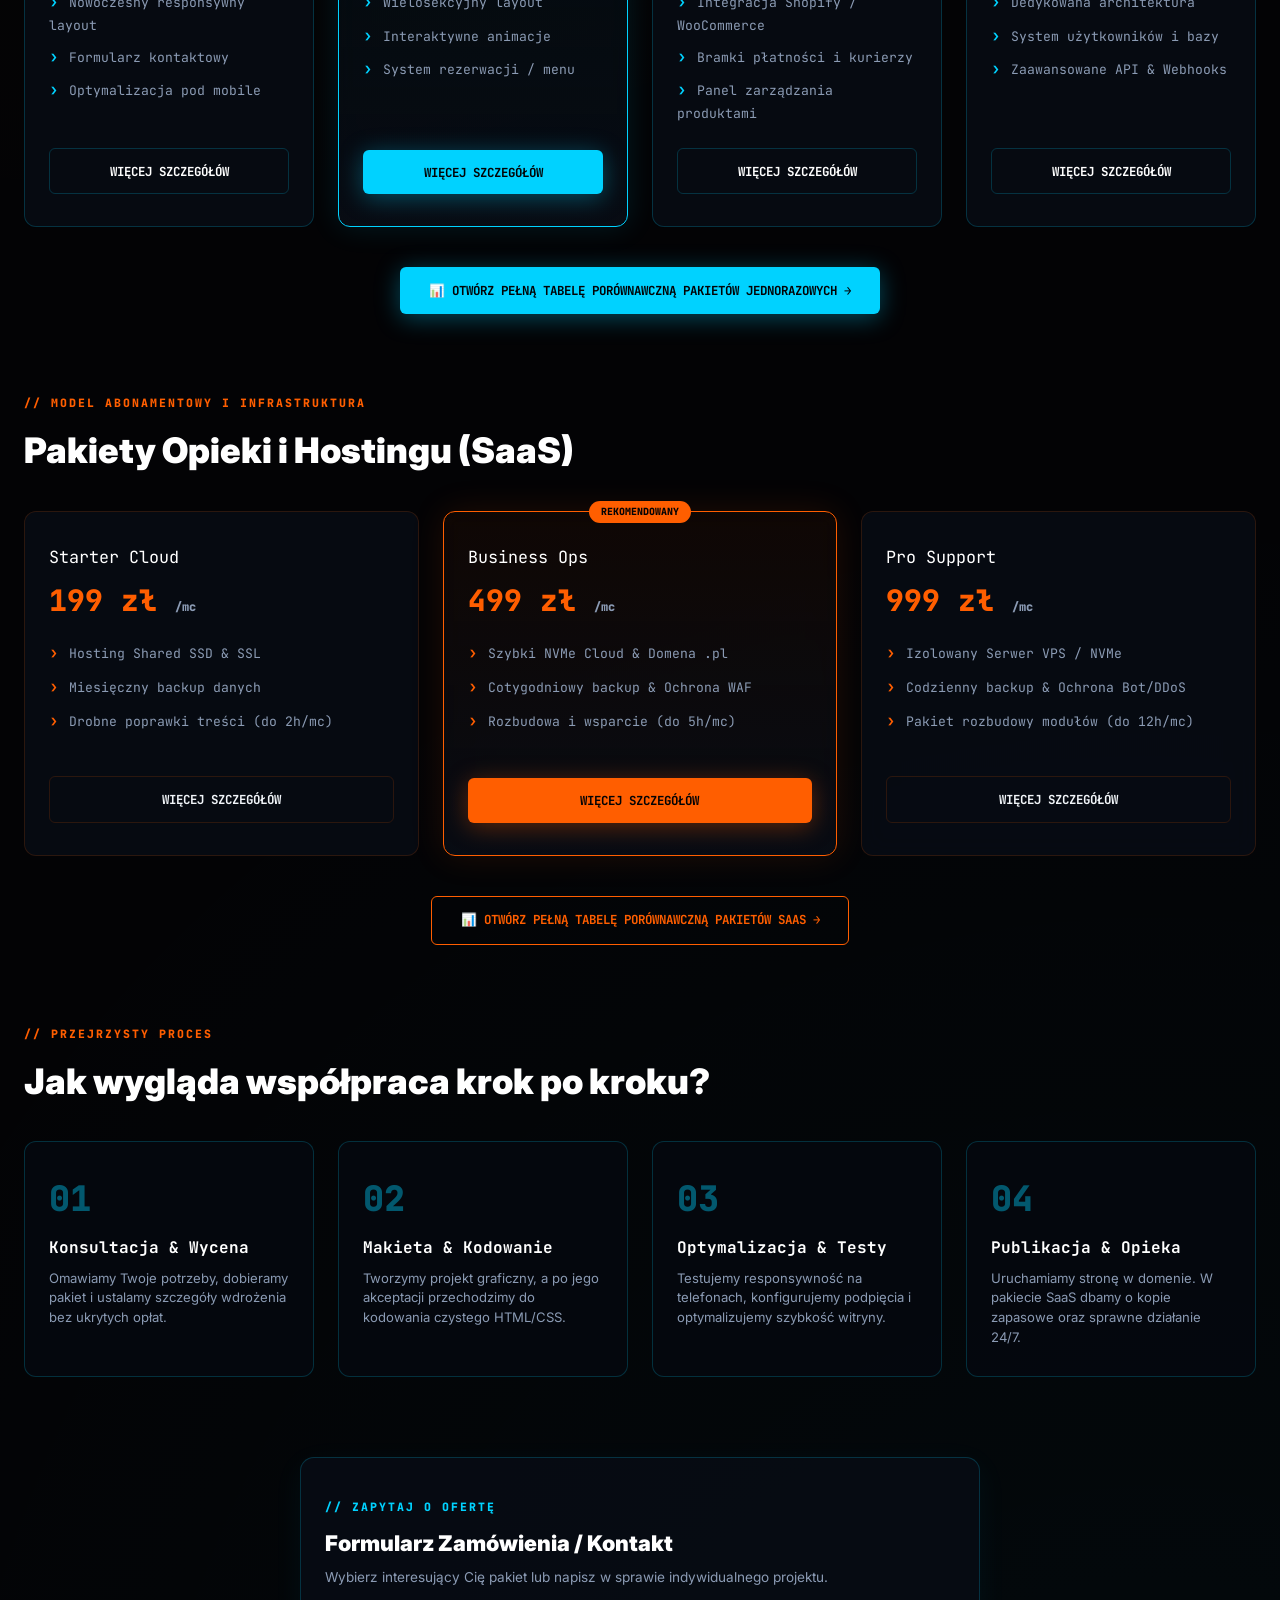
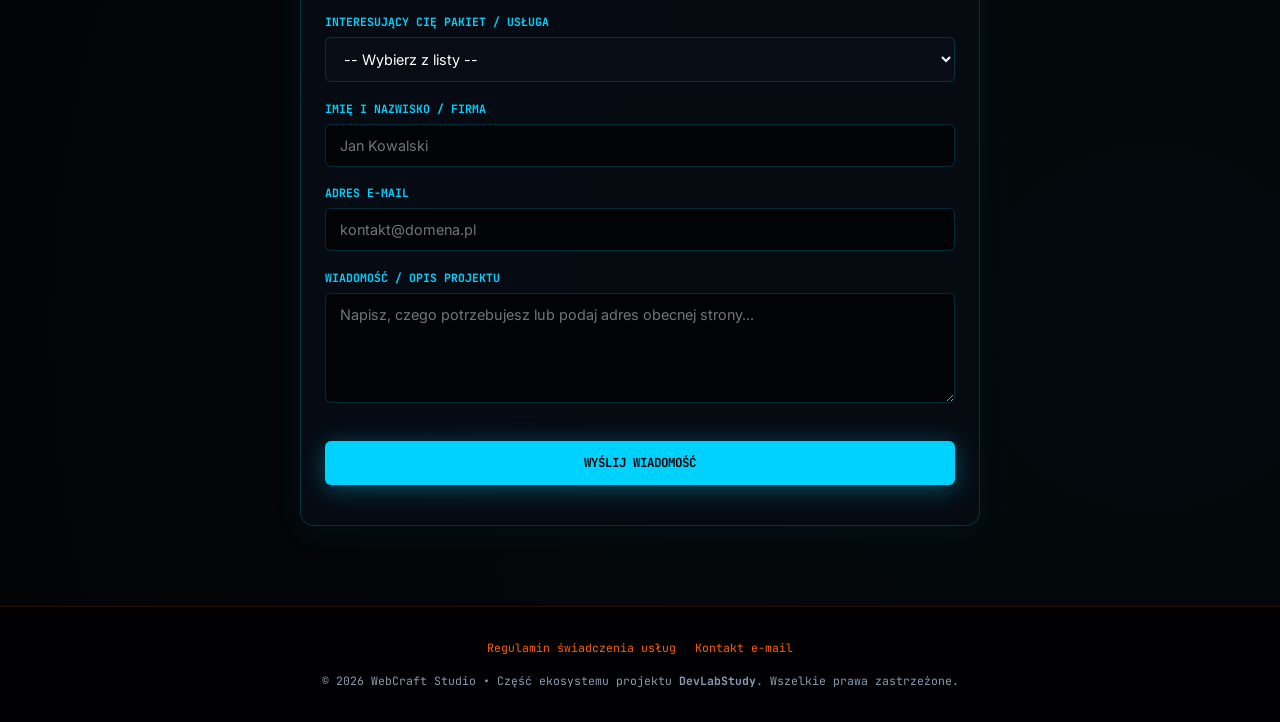
==== commit 93833faf: "Update index.html" ====
--- a/index.html
+++ b/index.html
@@ -55,11 +55,28 @@
 
         .hero { max-width: 1300px; margin: 3.5rem auto 3rem auto; padding: 0 1.5rem; text-align: center; }
 
-        h1 { font-size: clamp(2.2rem, 4.8vw, 4.2rem); font-weight: 900; line-height: 1.2; margin-bottom: 1.2rem; color: var(--accent-blue); }
-        h1 span {
-            background: linear-gradient(135deg, #ffffff 20%, var(--accent-orange) 100%);
-            -webkit-background-clip: text; -webkit-text-fill-color: transparent;
-        }
+        /* DWUKIERUNKOWY GRADIENT DLA H1 */
+        h1 { 
+            font-size: clamp(2.2rem, 4.8vw, 4.2rem); 
+            font-weight: 900; 
+            line-height: 1.25; 
+            margin-bottom: 1.2rem; 
+        }
+
+        .h1-top {
+            background: linear-gradient(90deg, #ffffff 0%, #33dbff 60%, var(--accent-blue) 100%);
+            -webkit-background-clip: text;
+            -webkit-text-fill-color: transparent;
+            display: inline-block;
+        }
+
+        .h1-bottom {
+            background: linear-gradient(90deg, var(--accent-orange) 0%, #ff8c00 35%, var(--accent-blue) 75%, #ffffff 100%);
+            -webkit-background-clip: text;
+            -webkit-text-fill-color: transparent;
+            display: inline-block;
+        }
+
         .hero p { font-size: 1.02rem; color: var(--text-muted); max-width: 750px; margin: 0 auto 2.2rem auto; line-height: 1.6; }
         
         .hero-btns { display: flex; flex-wrap: wrap; gap: 1rem; justify-content: center; margin-bottom: 2rem; }
@@ -89,7 +106,6 @@
         .section-header-tag { font-family: var(--font-mono); font-size: 0.72rem; color: var(--accent-orange); text-transform: uppercase; letter-spacing: 2px; margin-bottom: 0.6rem; font-weight: 800; }
         .section-title { font-size: clamp(1.5rem, 2.8vw, 2.2rem); font-weight: 900; color: #fff; margin-bottom: 2rem; }
 
-        /* SEKCJA DLAczego WEBCRAFT (FEATURES GRID) */
         .features-grid {
             display: grid;
             grid-template-columns: repeat(auto-fit, minmax(260px, 1fr));
@@ -103,24 +119,10 @@
             padding: 1.8rem 1.5rem;
             backdrop-filter: blur(12px);
         }
-        .feature-icon {
-            font-size: 1.8rem;
-            margin-bottom: 1rem;
-            display: inline-block;
-        }
-        .feature-card h3 {
-            font-family: var(--font-mono);
-            font-size: 1.05rem;
-            color: #fff;
-            margin-bottom: 0.6rem;
-        }
-        .feature-card p {
-            color: var(--text-muted);
-            font-size: 0.85rem;
-            line-height: 1.6;
-        }
-
-        /* SEKCJA KROKI WSPÓŁPRACY */
+        .feature-icon { font-size: 1.8rem; margin-bottom: 1rem; display: inline-block; }
+        .feature-card h3 { font-family: var(--font-mono); font-size: 1.05rem; color: #fff; margin-bottom: 0.6rem; }
+        .feature-card p { color: var(--text-muted); font-size: 0.85rem; line-height: 1.6; }
+
         .steps-grid {
             display: grid;
             grid-template-columns: repeat(auto-fit, minmax(240px, 1fr));
@@ -133,27 +135,10 @@
             padding: 1.8rem 1.5rem;
             position: relative;
         }
-        .step-number {
-            font-family: var(--font-mono);
-            font-size: 2.2rem;
-            font-weight: 900;
-            color: var(--accent-blue);
-            opacity: 0.4;
-            margin-bottom: 0.5rem;
-        }
-        .step-card h4 {
-            font-family: var(--font-mono);
-            font-size: 1rem;
-            color: #fff;
-            margin-bottom: 0.5rem;
-        }
-        .step-card p {
-            color: var(--text-muted);
-            font-size: 0.82rem;
-            line-height: 1.5;
-        }
-
-        /* PORTFOLIO DEMO */
+        .step-number { font-family: var(--font-mono); font-size: 2.2rem; font-weight: 900; color: var(--accent-blue); opacity: 0.4; margin-bottom: 0.5rem; }
+        .step-card h4 { font-family: var(--font-mono); font-size: 1rem; color: #fff; margin-bottom: 0.5rem; }
+        .step-card p { color: var(--text-muted); font-size: 0.82rem; line-height: 1.5; }
+
         .portfolio-grid { display: grid; grid-template-columns: repeat(2, 1fr); gap: 1.5rem; max-width: 950px; margin: 0 auto; }
         @media(max-width: 768px) { .portfolio-grid { grid-template-columns: 1fr; } }
 
@@ -178,7 +163,6 @@
         .carousel-card p { color: var(--text-muted); font-size: 0.85rem; margin-bottom: 1.5rem; line-height: 1.6; }
         .card-link-hint { font-family: var(--font-mono); font-size: 0.75rem; color: var(--accent-orange); font-weight: 700; text-transform: uppercase; }
 
-        /* PAKIETY NIEBIESKIE (JEDNORAZOWE) */
         .pricing-grid-blue { display: grid; grid-template-columns: repeat(auto-fit, minmax(250px, 1fr)); gap: 1.5rem; }
         .price-card-blue {
             background: var(--bg-card); border: 1px solid var(--border-blue); border-radius: 12px;
@@ -198,7 +182,6 @@
         .plan-list-blue { list-style: none; display: flex; flex-direction: column; gap: 0.5rem; font-size: 0.82rem; color: var(--text-muted); font-family: var(--font-mono); margin-bottom: 1.5rem; }
         .plan-list-blue li::before { content: "› "; color: var(--accent-blue); font-weight: bold; font-size: 1rem; }
 
-        /* PAKIETY POMARAŃCZOWE (ABONAMENTY) */
         .pricing-grid { display: grid; grid-template-columns: repeat(auto-fit, minmax(280px, 1fr)); gap: 1.5rem; }
         .price-card {
             background: var(--bg-card); border: 1px solid var(--border-subtle); border-radius: 12px;
@@ -218,7 +201,6 @@
         .plan-list { list-style: none; display: flex; flex-direction: column; gap: 0.5rem; font-size: 0.82rem; color: var(--text-muted); font-family: var(--font-mono); margin-bottom: 1.5rem; }
         .plan-list li::before { content: "› "; color: var(--accent-orange); font-weight: bold; font-size: 1rem; }
 
-        /* MODALE */
         .modal-overlay {
             display: none; position: fixed; top: 0; left: 0; width: 100%; height: 100%;
             background: rgba(3, 3, 5, 0.85); backdrop-filter: blur(12px); z-index: 2000;
@@ -234,7 +216,6 @@
         .details-list.included li::before { content: "✔  "; color: #22c55e; font-weight: bold; }
         .details-list.excluded li::before { content: "✕  "; color: #ef4444; font-weight: bold; }
 
-        /* FORMULARZ KONTAKTOWY (STYL BŁĘKITNO-CYFROWY) */
         .order-section {
             background: var(--bg-card); 
             border: 1px solid var(--border-blue); 
@@ -254,7 +235,6 @@
         }
         .form-group textarea { resize: vertical; min-height: 110px; }
 
-        /* COOKIES BANNER */
         #cookieBanner {
             position: fixed; bottom: 0; left: 0; width: 100%; background: rgba(8, 12, 20, 0.96);
             border-top: 1px solid var(--border-subtle); backdrop-filter: blur(16px); padding: 1rem 1.5rem;
@@ -299,7 +279,10 @@
     </header>
 
     <section class="hero">
-        <h1>Bezkompromisowy kod<br><span>Strony oraz opieka dla Twojego biznesu</span></h1>
+        <h1>
+            <span class="h1-top">Bezkompromisowy kod</span><br>
+            <span class="h1-bottom">Strony oraz opieka dla Twojego biznesu</span>
+        </h1>
         <p>Tworzymy szybkie, nowoczesne strony internetowe i oferujemy stałe wsparcie techniczne, hosting oraz bezpieczeństwo w przewidywalnym modelu abonamentowym.</p>
         <div class="hero-btns">
             <a href="#pakiety-stron" class="btn-blue">Pakiety Stron (Jednorazowe)</a>
@@ -307,7 +290,7 @@
         </div>
     </section>
 
-    <!-- 1. SEKCJA ZALET / DLACZEGO WEBCRAFT -->
+    <!-- 1. SEKCJA ZALET -->
     <section class="section-container" id="dlaczego-my">
         <div class="section-header-tag">// Dedykowana Jakość IT</div>
         <h2 class="section-title">Dlaczego powinieneś z nami współpracować?</h2>
@@ -448,7 +431,7 @@
 
         <div style="text-align: center; margin-top: 2.5rem;">
             <a href="pakiety-jednorazowe.html" class="btn-blue" style="text-decoration: none;">
-                📊 Otwórz Pełną Tabelę Porównawczą Pakietów Jednorazowych →
+                📊 Otwórz Pełną Tabelę Porównawczną Pakietów Jednorazowych →
             </a>
         </div>
     </section>
@@ -464,7 +447,7 @@
                     <div class="plan-name">Starter Cloud</div>
                     <div class="plan-price">199 zł <span style="font-size: 0.75rem; color: var(--text-muted);">/mc</span></div>
                     <ul class="plan-list">
-                        <li>Szybki hosting w chmurze &amp; SSL</li>
+                        <li>Hosting Shared SSD &amp; SSL</li>
                         <li>Miesięczny backup danych</li>
                         <li>Drobne poprawki treści (do 2h/mc)</li>
                     </ul>
@@ -473,8 +456,8 @@
                     data-title="Starter Cloud (199 zł / mc)"
                     data-price="199 zł / miesiąc"
                     data-desc="Podstawowy pakiet bezobsługowego utrzymania strony dla małych firm."
-                    data-included="Hosting w chmurze, Certyfikat SSL, Miesięczny backup, Wprowadzanie poprawek tekstów/zdjęć do 2h w miesiącu"
-                    data-excluded="Obsługa domen zewnętrznych w cenie, Prace powyżej limitu 2h"
+                    data-included="Hosting w chmurze SSD (10 GB), Certyfikat SSL, Miesięczny backup, Wprowadzanie poprawek tekstów do 2h w miesiącu"
+                    data-excluded="Brak ochrony WAF przed atakami, Brak odnowienia domeny w cenie"
                     style="width: 100%; margin-top: 1.2rem;">Więcej szczegółów</button>
             </div>
 
@@ -484,17 +467,17 @@
                     <div class="plan-name">Business Ops</div>
                     <div class="plan-price">499 zł <span style="font-size: 0.75rem; color: var(--text-muted);">/mc</span></div>
                     <ul class="plan-list">
-                        <li>Wszystko z pakietu Starter</li>
-                        <li>Cotygodniowy backup &amp; Domena .pl</li>
+                        <li>Szybki NVMe Cloud &amp; Domena .pl</li>
+                        <li>Cotygodniowy backup &amp; Ochrona WAF</li>
                         <li>Rozbudowa i wsparcie (do 5h/mc)</li>
                     </ul>
                 </div>
                 <button class="btn-primary open-modal-btn" 
                     data-title="Business Ops (499 zł / mc)"
                     data-price="499 zł / miesiąc"
-                    data-desc="Kompleksowa opieka techniczna i stałe rozwijanie funkcji witryny."
-                    data-included="Szybki hosting, SSL, Cotygodniowy backup, Wdrożenia nowości do 5h w miesiącu, Odnowienie domeny .pl w cenie, Priorytetowy kontakt"
-                    data-excluded="Prace programistyczne powyżej limitu 5h"
+                    data-desc="Kompleksowa opieka techniczna i wsparcie wydajnościowe dla sklepów i firm."
+                    data-included="Hosting NVMe (50 GB), SSL, Cotygodniowy backup, Zapora WAF przeciw atakom, Wdrożenia do 5h/mc, Odnowienie domeny .pl w cenie, Dostęp do środowiska Staging"
+                    data-excluded="Brak dedykowanego serwera izolowanego"
                     style="width: 100%; margin-top: 1.2rem;">Więcej szczegółów</button>
             </div>
 
@@ -503,24 +486,24 @@
                     <div class="plan-name">Pro Support</div>
                     <div class="plan-price">999 zł <span style="font-size: 0.75rem; color: var(--text-muted);">/mc</span></div>
                     <ul class="plan-list">
-                        <li>Wyższe zasoby serwerowe</li>
-                        <li>Codzienny backup danych</li>
+                        <li>Izolowany Serwer VPS / NVMe</li>
+                        <li>Codzienny backup &amp; Ochrona Bot/DDoS</li>
                         <li>Pakiet rozbudowy modułów (do 12h/mc)</li>
                     </ul>
                 </div>
                 <button class="btn-outline open-modal-btn" 
                     data-title="Pro Support (999 zł / mc)"
                     data-price="999 zł / miesiąc"
-                    data-desc="Dla aktywnych projektów i sklepów wymagających stałego wsparcia technicznego."
-                    data-included="Dedykowana optymalizacja, Codzienny backup, Pakiet 12 godzin pracy w miesiącu, Czas reakcji na awarie do 4 godzin"
-                    data-excluded="Godziny nie przechodzą na kolejny miesiąc"
+                    data-desc="Dla wymagających projektów potrzebujących wysokich zasobów i natychmiastowej reakcji."
+                    data-included="Dedykowana instancja VPS NVMe (200 GB), Codzienny backup, Ochrona Anti-DDoS i BotGuard, Pakiet 12h na rozwój w miesiącu, SLA reakcji do 4h, Kwartalny audyt bezpieczeństwa"
+                    data-excluded="Niewykorzystane godziny nie przechodzą na kolejny miesiąc"
                     style="width: 100%; margin-top: 1.2rem;">Więcej szczegółów</button>
             </div>
         </div>
 
         <div style="text-align: center; margin-top: 2.5rem;">
             <a href="pakiety-saas.html" class="btn-outline" style="border-color: var(--accent-orange); color: var(--accent-orange); text-decoration: none;">
-                📊 Otwórz Pełną Tabelę Porównawczą Pakietów SaaS →
+                📊 Otwórz Pełną Tabelę Porównawczną Pakietów SaaS →
             </a>
         </div>
     </section>
@@ -590,7 +573,7 @@
         </div>
     </div>
 
-    <!-- 6. FORMULARZ KONTAKTOWY (STYLIZOWANE MENU SELECT) -->
+    <!-- 6. FORMULARZ KONTAKTOWY -->
     <section class="section-container" id="kontakt">
         <div class="order-section">
             <div class="section-header-tag" style="text-align: left; color: var(--accent-blue);">// Zapytaj o ofertę</div>
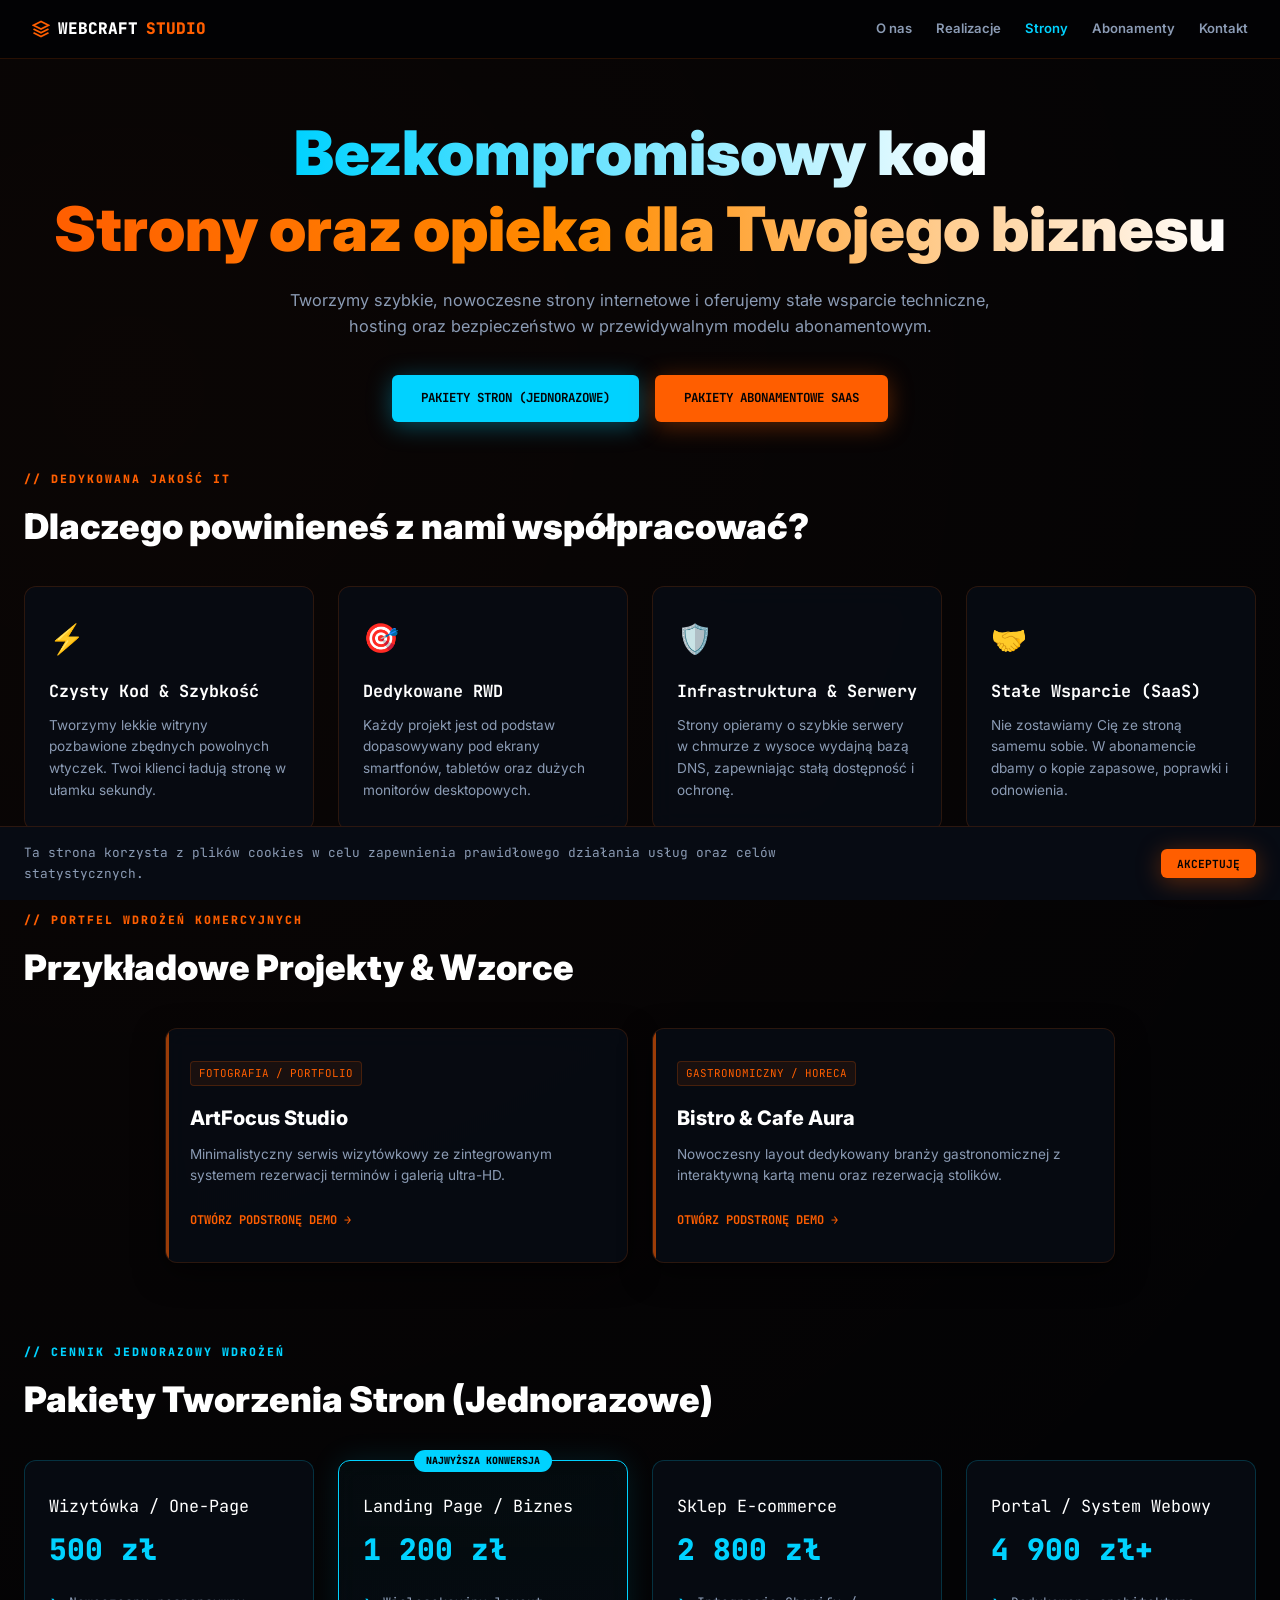
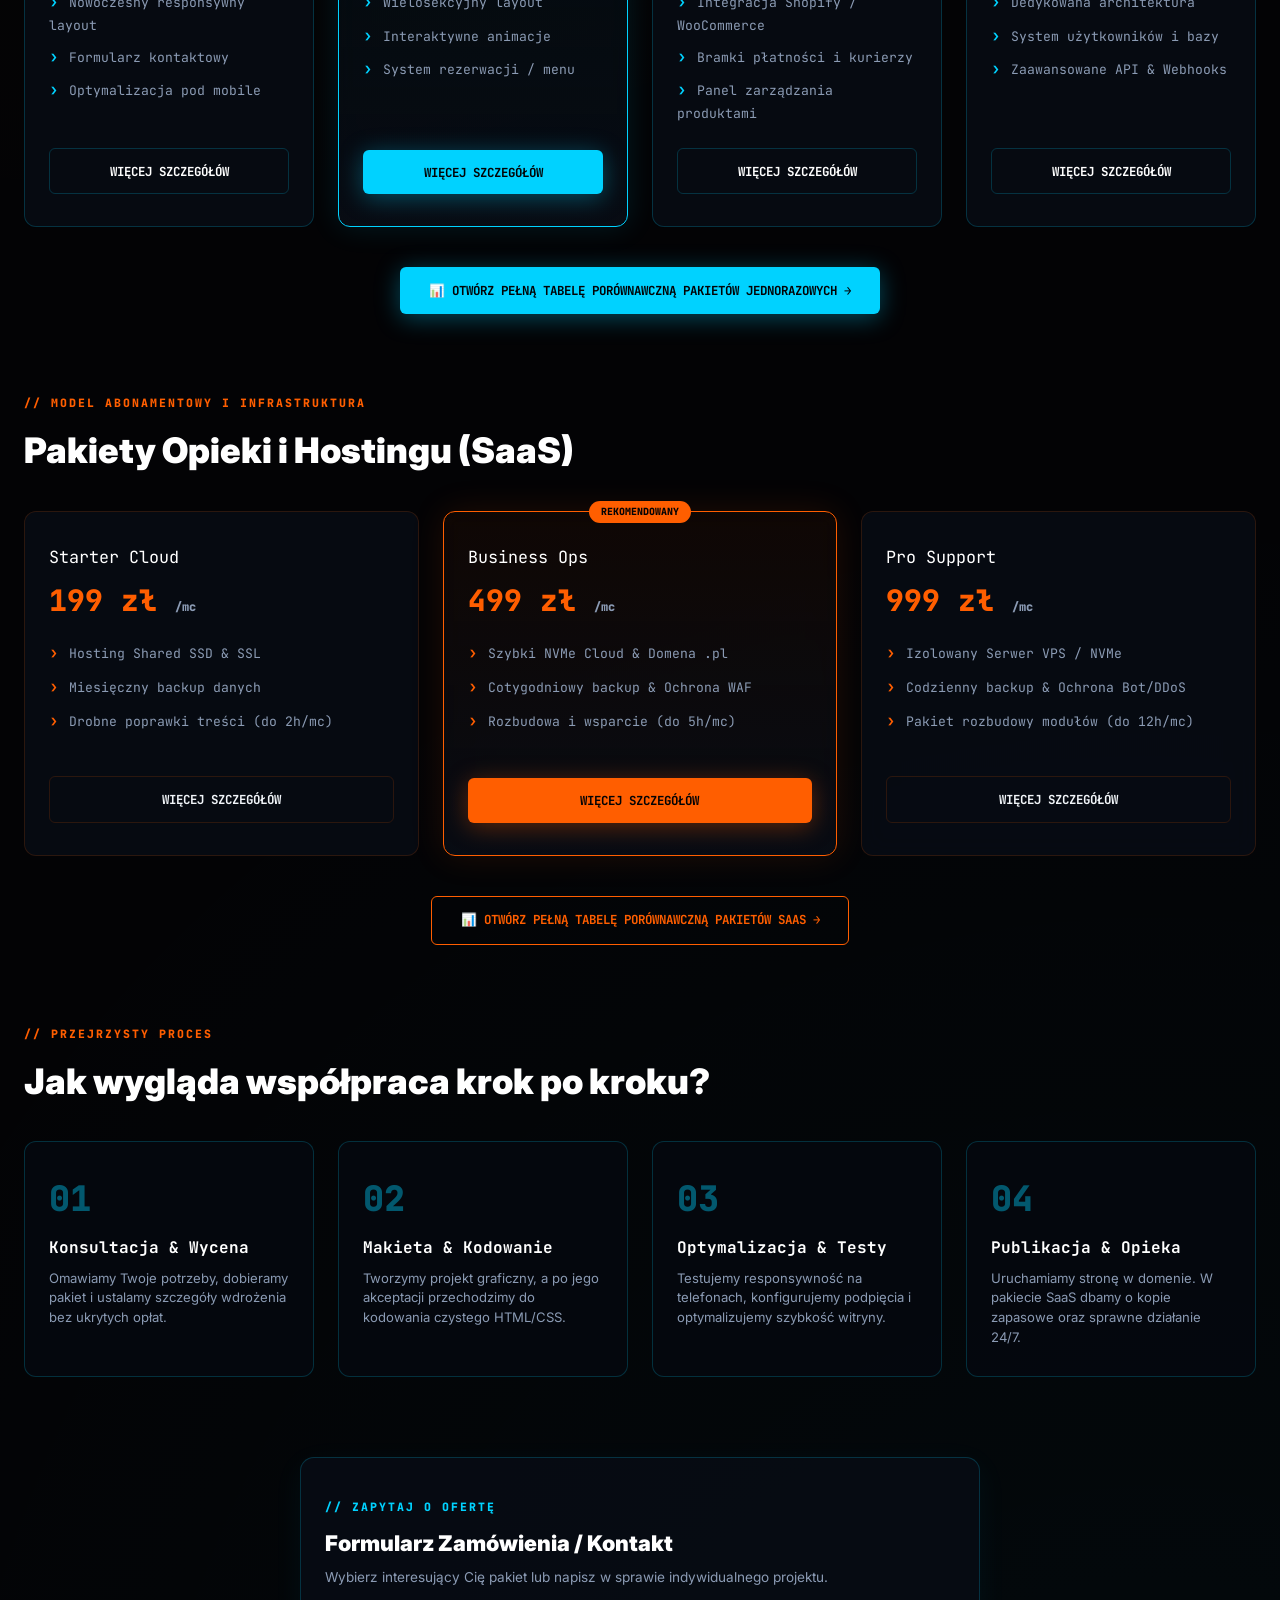
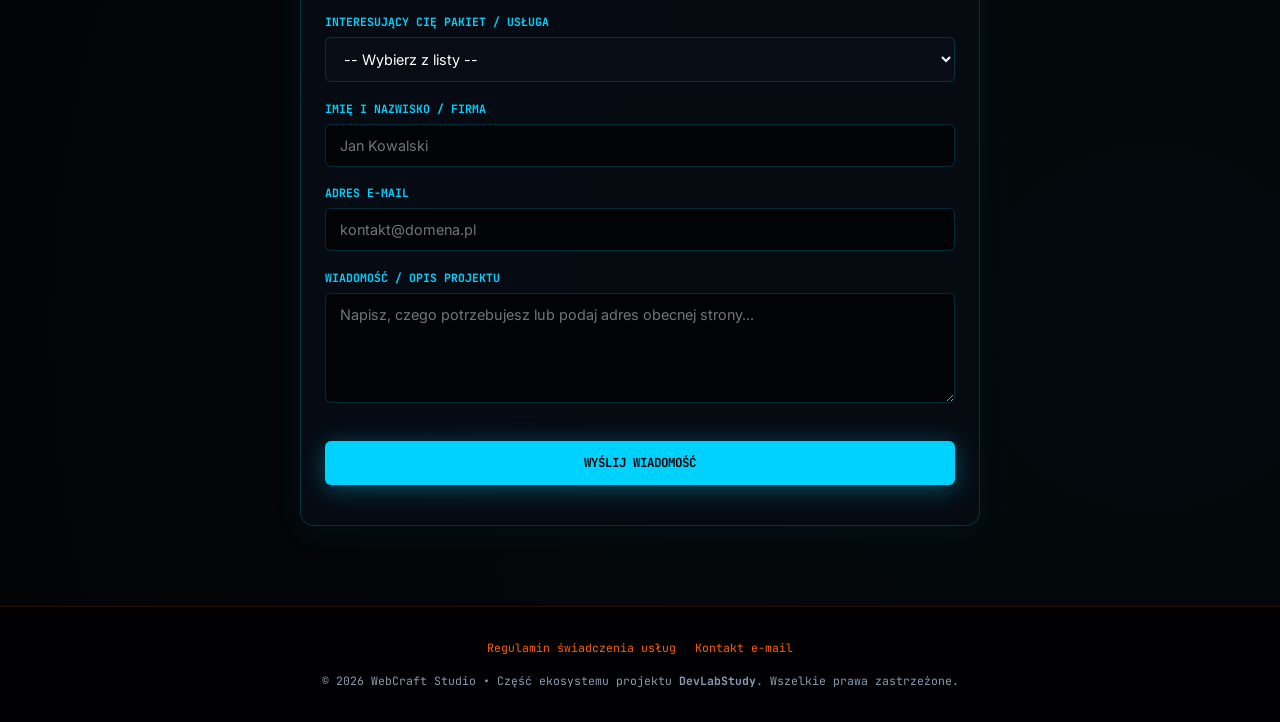
==== commit e88b245f: "Update gradient styles for h1 elements" ====
--- a/index.html
+++ b/index.html
@@ -55,25 +55,28 @@
 
         .hero { max-width: 1300px; margin: 3.5rem auto 3rem auto; padding: 0 1.5rem; text-align: center; }
 
-        /* DWUKIERUNKOWY GRADIENT DLA H1 */
+        /* POPRAWIONE DWUKIERUNKOWE GRADIENTY DLA H1 */
         h1 { 
             font-size: clamp(2.2rem, 4.8vw, 4.2rem); 
             font-weight: 900; 
             line-height: 1.25; 
             margin-bottom: 1.2rem; 
+            text-align: center;
         }
 
         .h1-top {
-            background: linear-gradient(90deg, #ffffff 0%, #33dbff 60%, var(--accent-blue) 100%);
+            background: linear-gradient(90deg, var(--accent-blue) 0%, #70e4ff 45%, #ffffff 100%);
             -webkit-background-clip: text;
             -webkit-text-fill-color: transparent;
+            background-clip: text;
             display: inline-block;
         }
 
         .h1-bottom {
-            background: linear-gradient(90deg, var(--accent-orange) 0%, #ff8c00 35%, var(--accent-blue) 75%, #ffffff 100%);
+            background: linear-gradient(90deg, var(--accent-orange) 0%, #ff8c00 45%, #ffffff 100%);
             -webkit-background-clip: text;
             -webkit-text-fill-color: transparent;
+            background-clip: text;
             display: inline-block;
         }
 
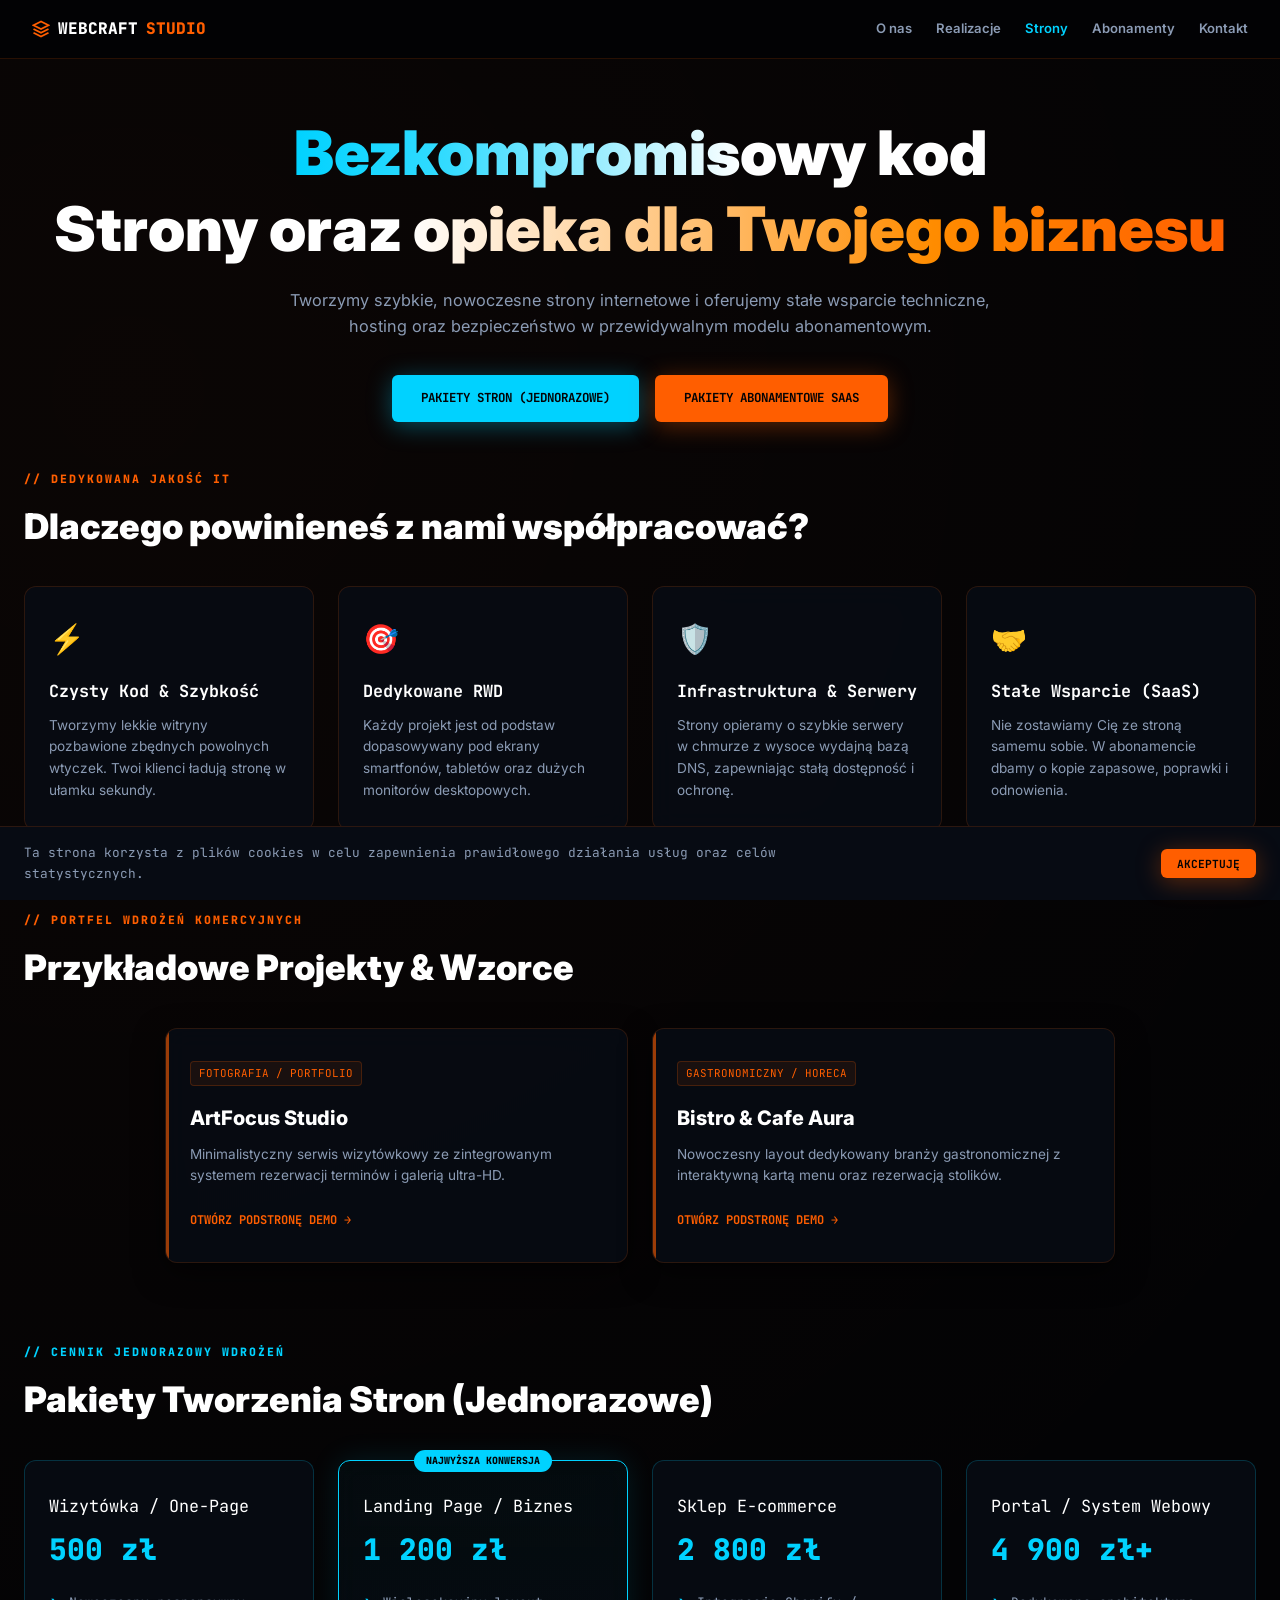
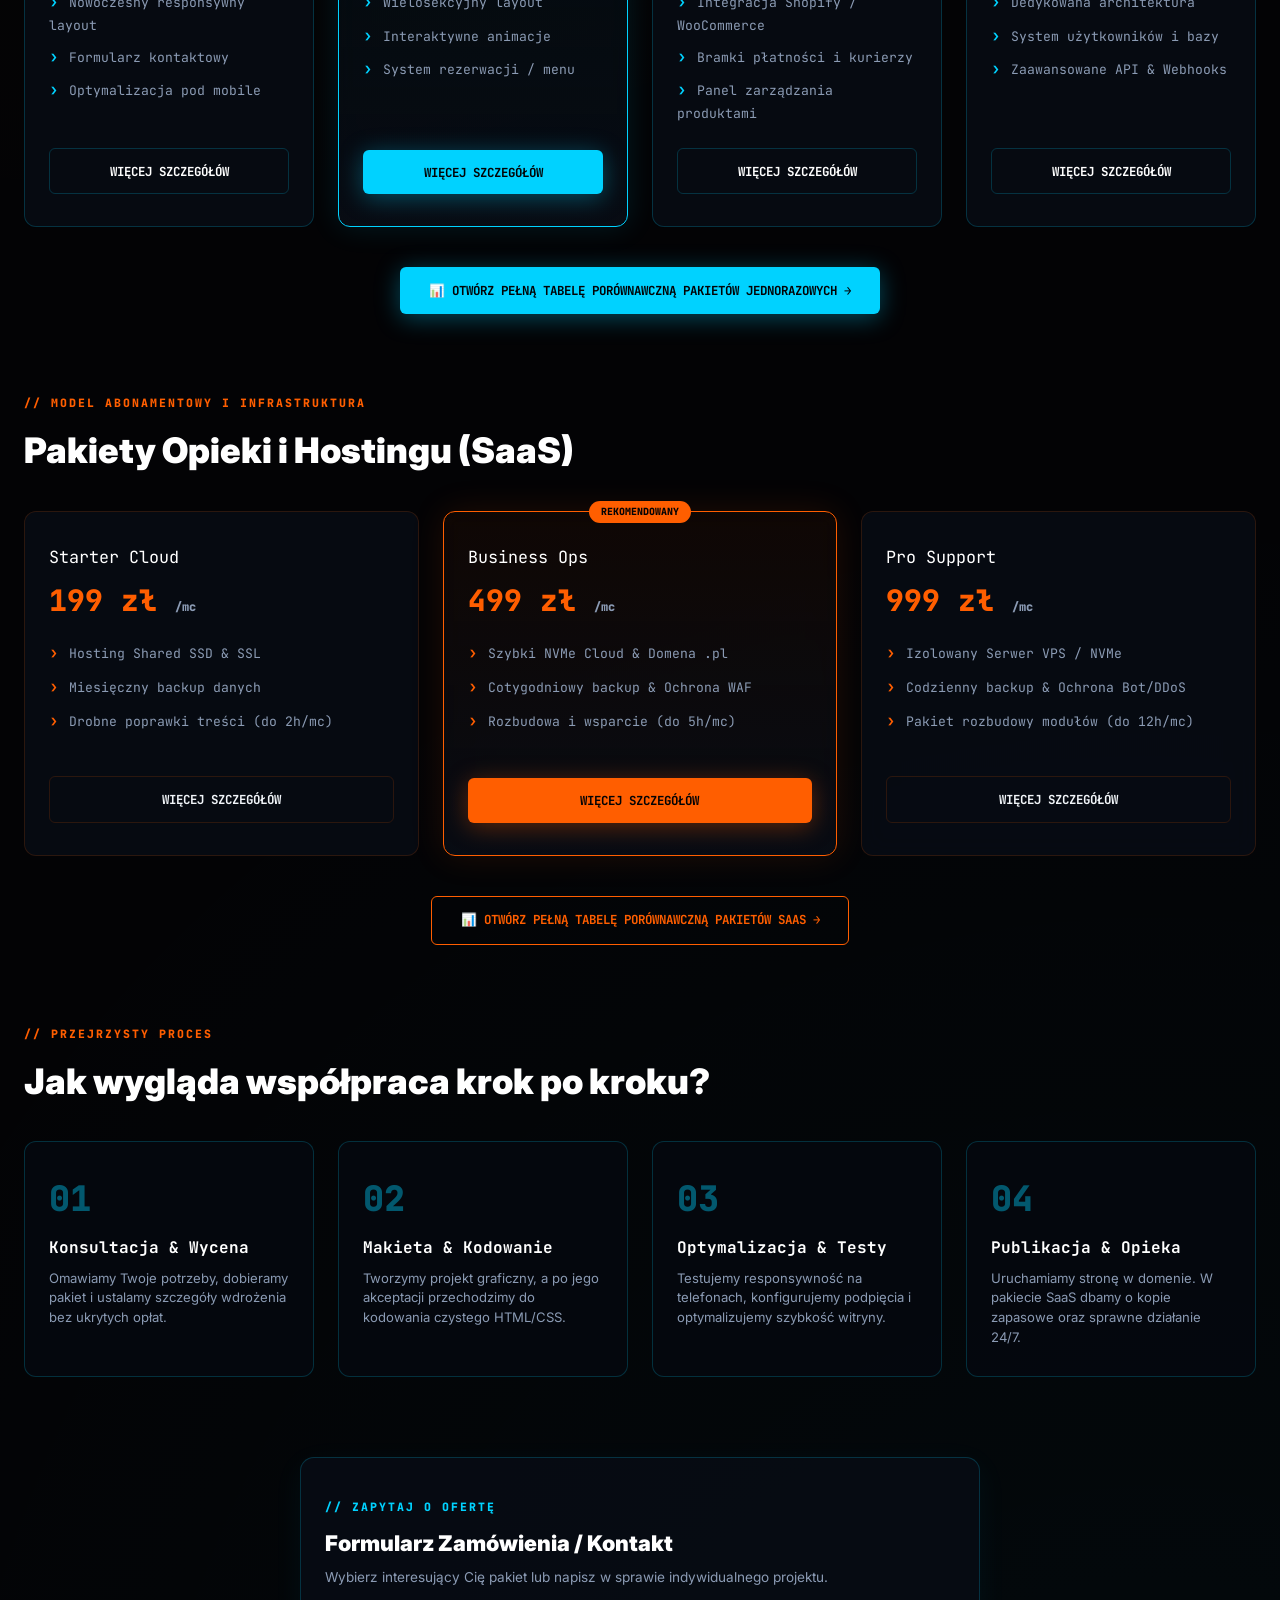
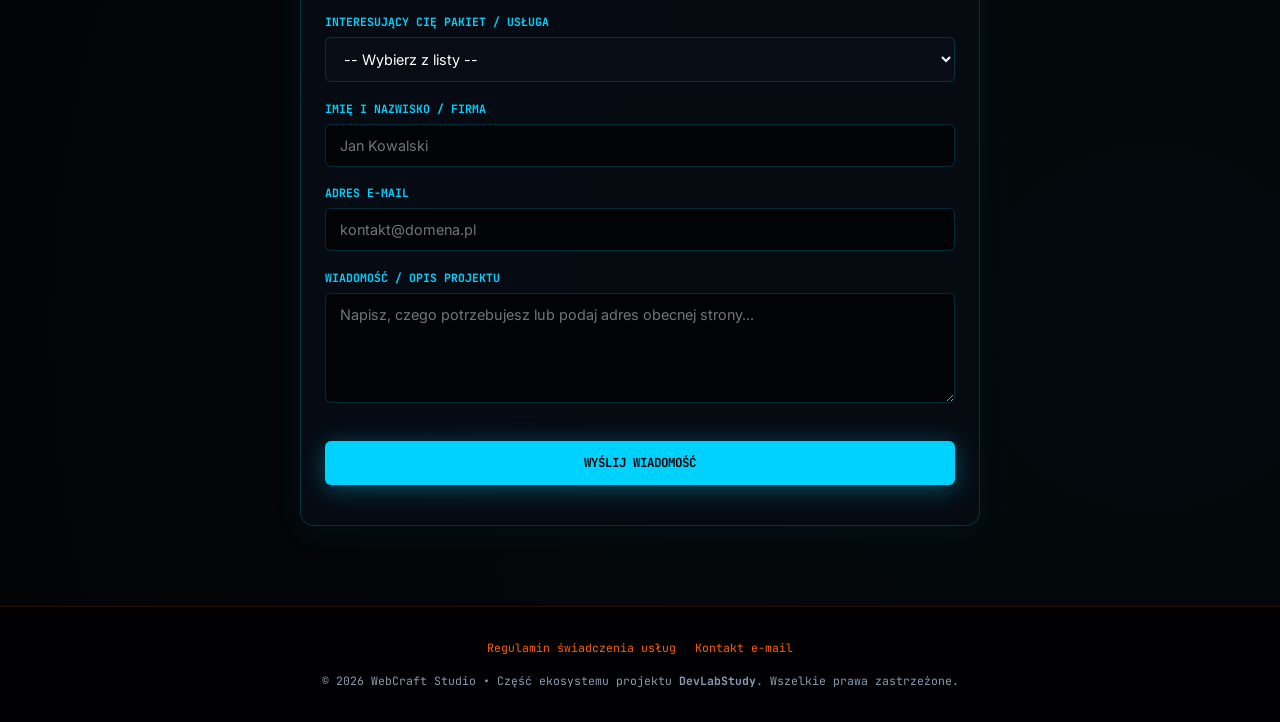
==== commit 27080f4f: "Update index.html" ====
--- a/index.html
+++ b/index.html
@@ -55,7 +55,7 @@
 
         .hero { max-width: 1300px; margin: 3.5rem auto 3rem auto; padding: 0 1.5rem; text-align: center; }
 
-        /* POPRAWIONE DWUKIERUNKOWE GRADIENTY DLA H1 */
+        /* PRECYZYJNE GRADIENTY DLA H1 */
         h1 { 
             font-size: clamp(2.2rem, 4.8vw, 4.2rem); 
             font-weight: 900; 
@@ -64,16 +64,18 @@
             text-align: center;
         }
 
+        /* Niebieski gaśnie szybciej idąc w prawo */
         .h1-top {
-            background: linear-gradient(90deg, var(--accent-blue) 0%, #70e4ff 45%, #ffffff 100%);
+            background: linear-gradient(90deg, var(--accent-blue) 0%, #33dbff 22%, #ffffff 65%);
             -webkit-background-clip: text;
             -webkit-text-fill-color: transparent;
             background-clip: text;
             display: inline-block;
         }
 
+        /* Pomarańczowy startuje z prawej strony od końca słowa 'biznesu' */
         .h1-bottom {
-            background: linear-gradient(90deg, var(--accent-orange) 0%, #ff8c00 45%, #ffffff 100%);
+            background: linear-gradient(270deg, var(--accent-orange) 0%, #ff8c00 25%, #ffffff 70%);
             -webkit-background-clip: text;
             -webkit-text-fill-color: transparent;
             background-clip: text;
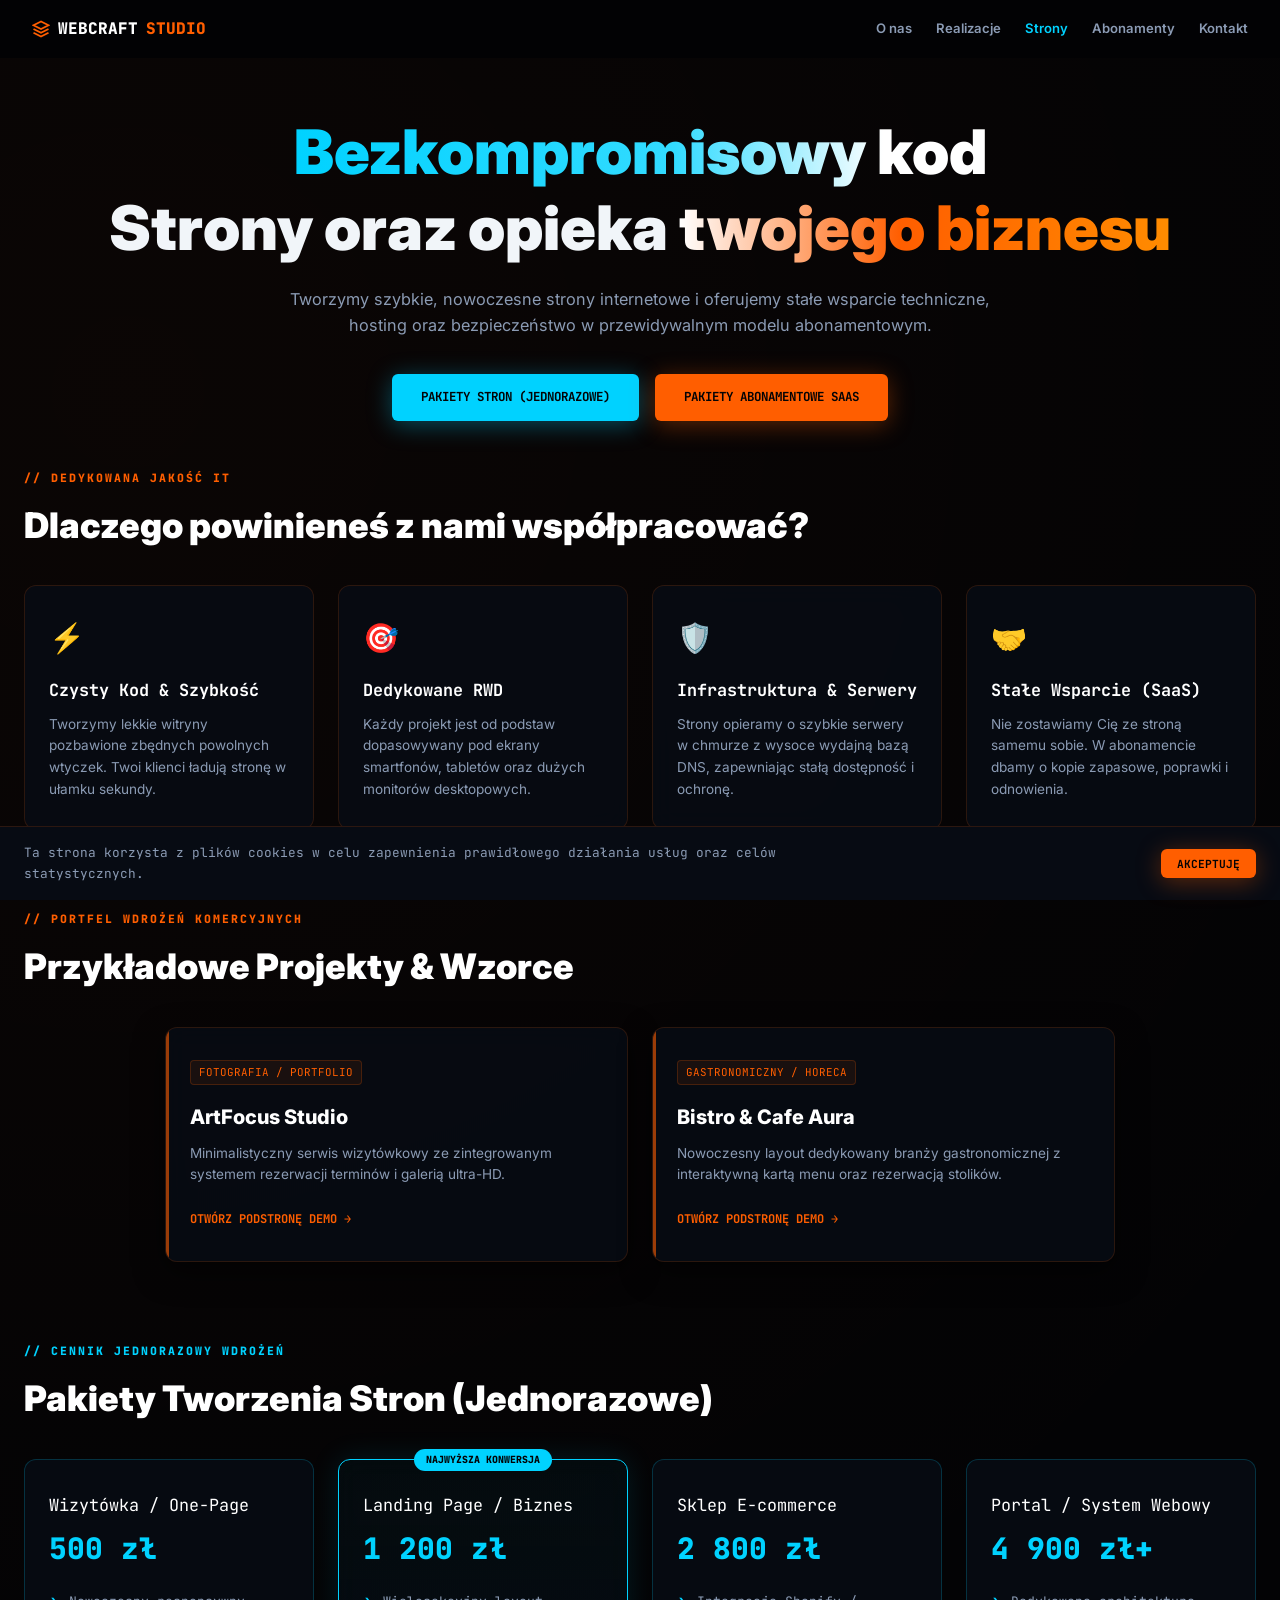
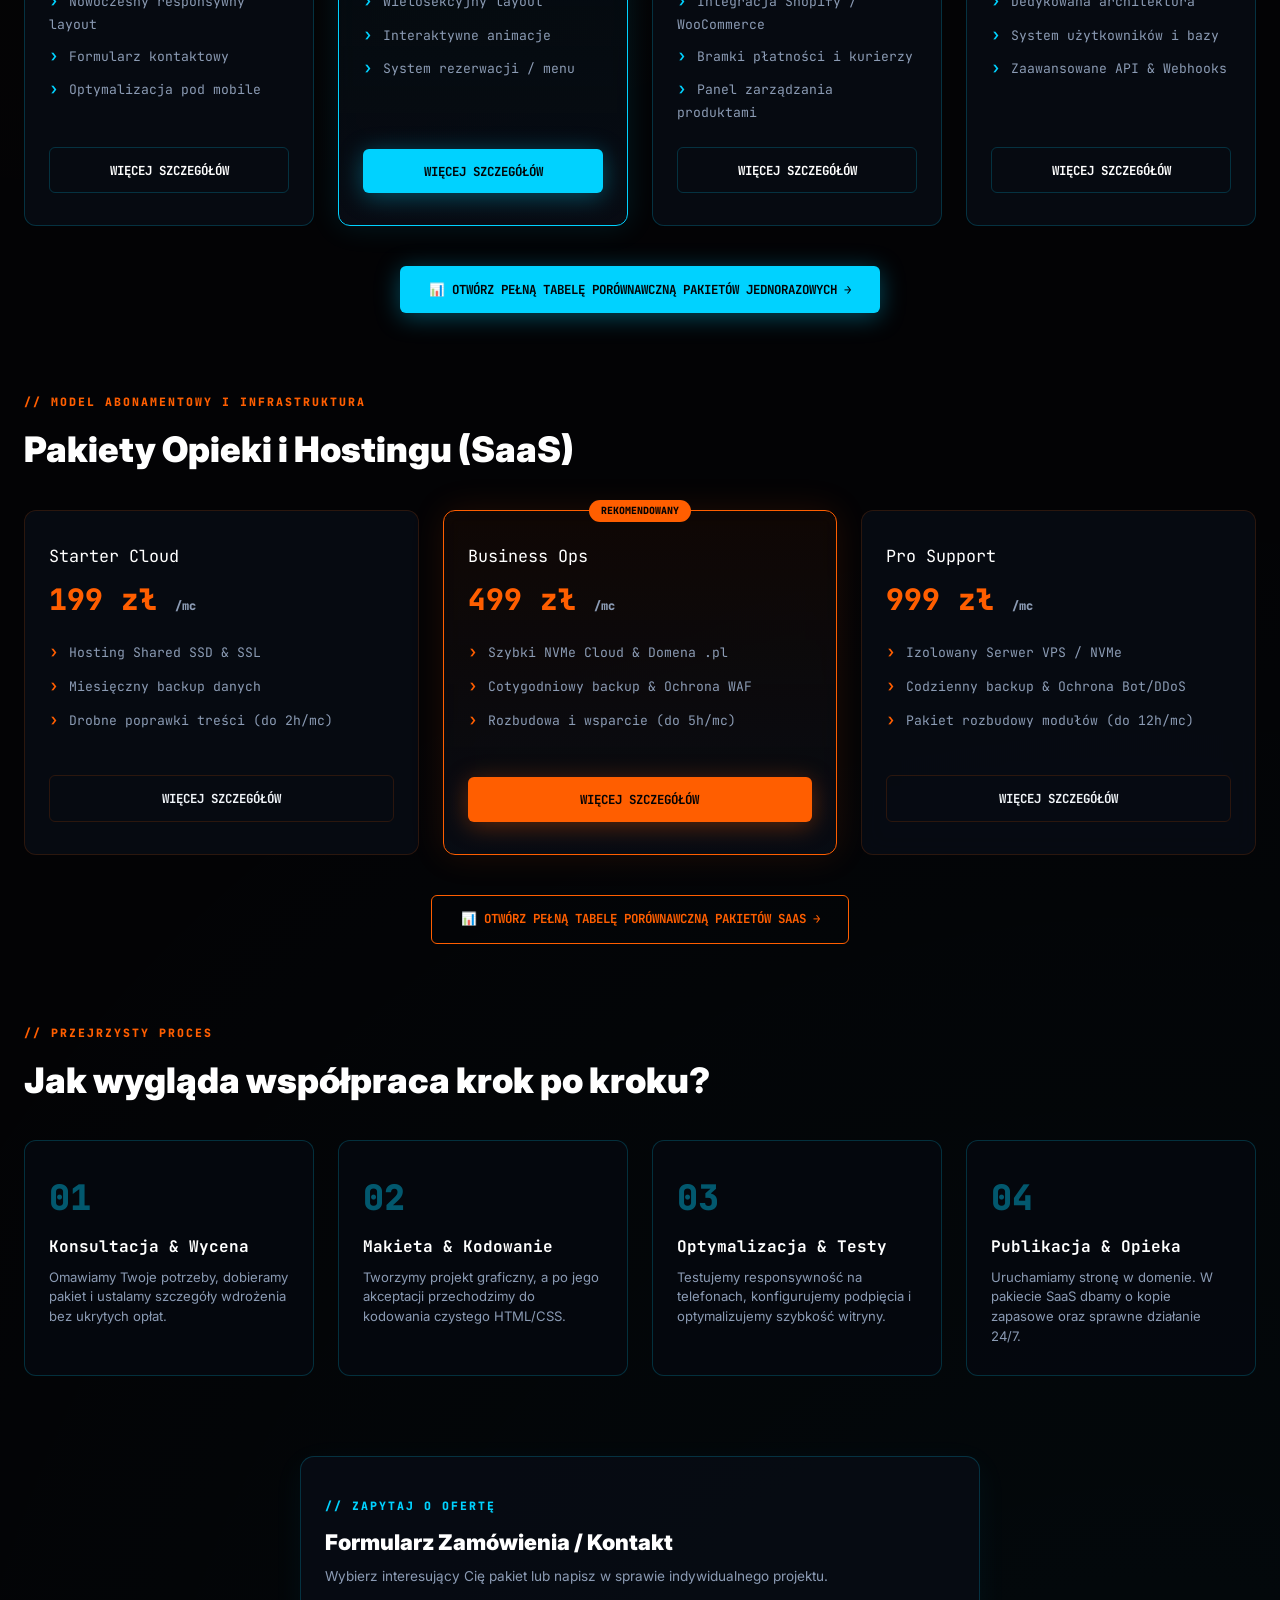
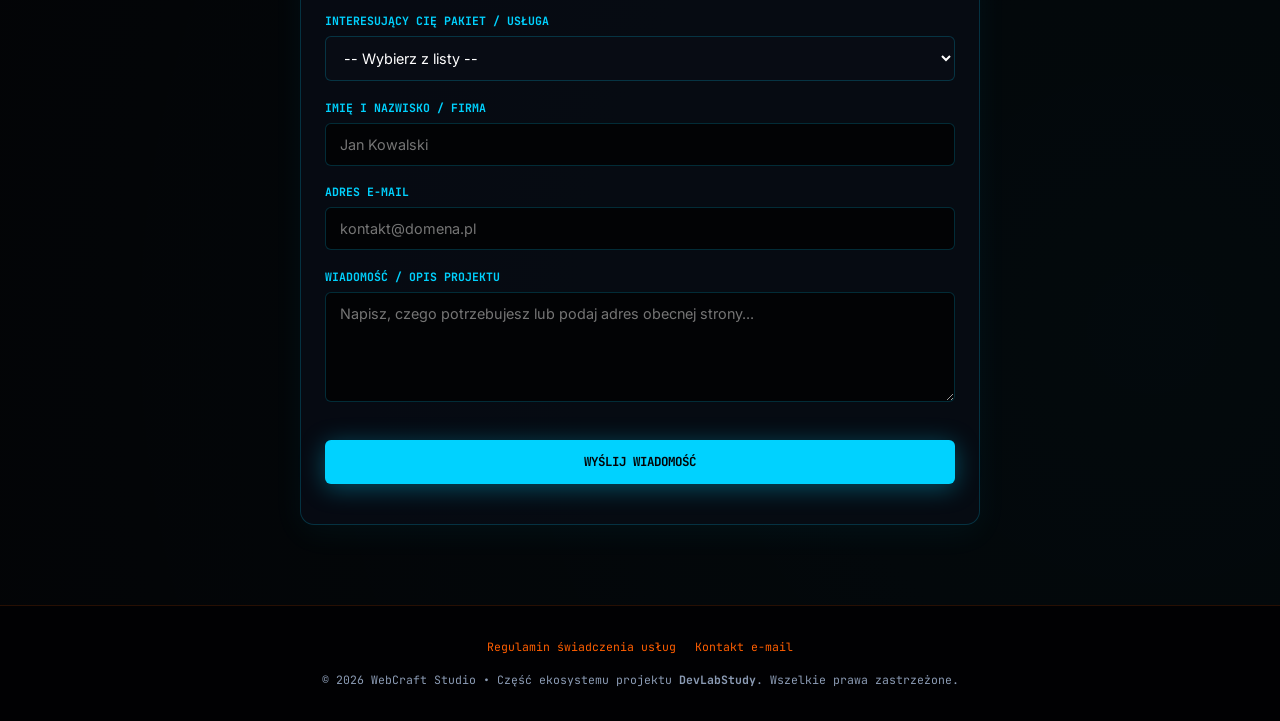
==== commit 0788a8f9: "Refactor header and hero section styles and structure" ====
--- a/index.html
+++ b/index.html
@@ -35,10 +35,12 @@
             min-height: 100vh;
         }
 
+        /* HEADER BEZ PASKA U GÓRY */
         header {
             width: 100%; max-width: 1550px; margin: 0 auto; padding: 1rem 2rem;
             display: flex; justify-content: space-between; align-items: center;
-            border-bottom: 1px solid var(--border-subtle); position: sticky; top: 0;
+            border-bottom: none;
+            position: sticky; top: 0;
             background: rgba(3, 3, 5, 0.92); backdrop-filter: blur(16px); z-index: 1000;
         }
 
@@ -55,7 +57,7 @@
 
         .hero { max-width: 1300px; margin: 3.5rem auto 3rem auto; padding: 0 1.5rem; text-align: center; }
 
-        /* PRECYZYJNE GRADIENTY DLA H1 */
+        /* KONTROLA TEXTU H1 */
         h1 { 
             font-size: clamp(2.2rem, 4.8vw, 4.2rem); 
             font-weight: 900; 
@@ -64,22 +66,21 @@
             text-align: center;
         }
 
-        /* Niebieski gaśnie szybciej idąc w prawo */
+        /* Dłuższe łagodne wygaszanie niebieskiego */
         .h1-top {
-            background: linear-gradient(90deg, var(--accent-blue) 0%, #33dbff 22%, #ffffff 65%);
+            background: linear-gradient(90deg, var(--accent-blue) 0%, #33dbff 55%, #ffffff 85%);
             -webkit-background-clip: text;
             -webkit-text-fill-color: transparent;
             background-clip: text;
             display: inline-block;
         }
 
-        /* Pomarańczowy startuje z prawej strony od końca słowa 'biznesu' */
-        .h1-bottom {
-            background: linear-gradient(270deg, var(--accent-orange) 0%, #ff8c00 25%, #ffffff 70%);
+        /* Pomarańczowy akcent przechodzący przez słowa "twojego biznesu" */
+        .h1-orange-text {
+            background: linear-gradient(90deg, #ffffff 0%, var(--accent-orange) 45%, #ff8c00 100%);
             -webkit-background-clip: text;
             -webkit-text-fill-color: transparent;
             background-clip: text;
-            display: inline-block;
         }
 
         .hero p { font-size: 1.02rem; color: var(--text-muted); max-width: 750px; margin: 0 auto 2.2rem auto; line-height: 1.6; }
@@ -286,7 +287,7 @@
     <section class="hero">
         <h1>
             <span class="h1-top">Bezkompromisowy kod</span><br>
-            <span class="h1-bottom">Strony oraz opieka dla Twojego biznesu</span>
+            <span>Strony oraz opieka </span><span class="h1-orange-text">twojego biznesu</span>
         </h1>
         <p>Tworzymy szybkie, nowoczesne strony internetowe i oferujemy stałe wsparcie techniczne, hosting oraz bezpieczeństwo w przewidywalnym modelu abonamentowym.</p>
         <div class="hero-btns">
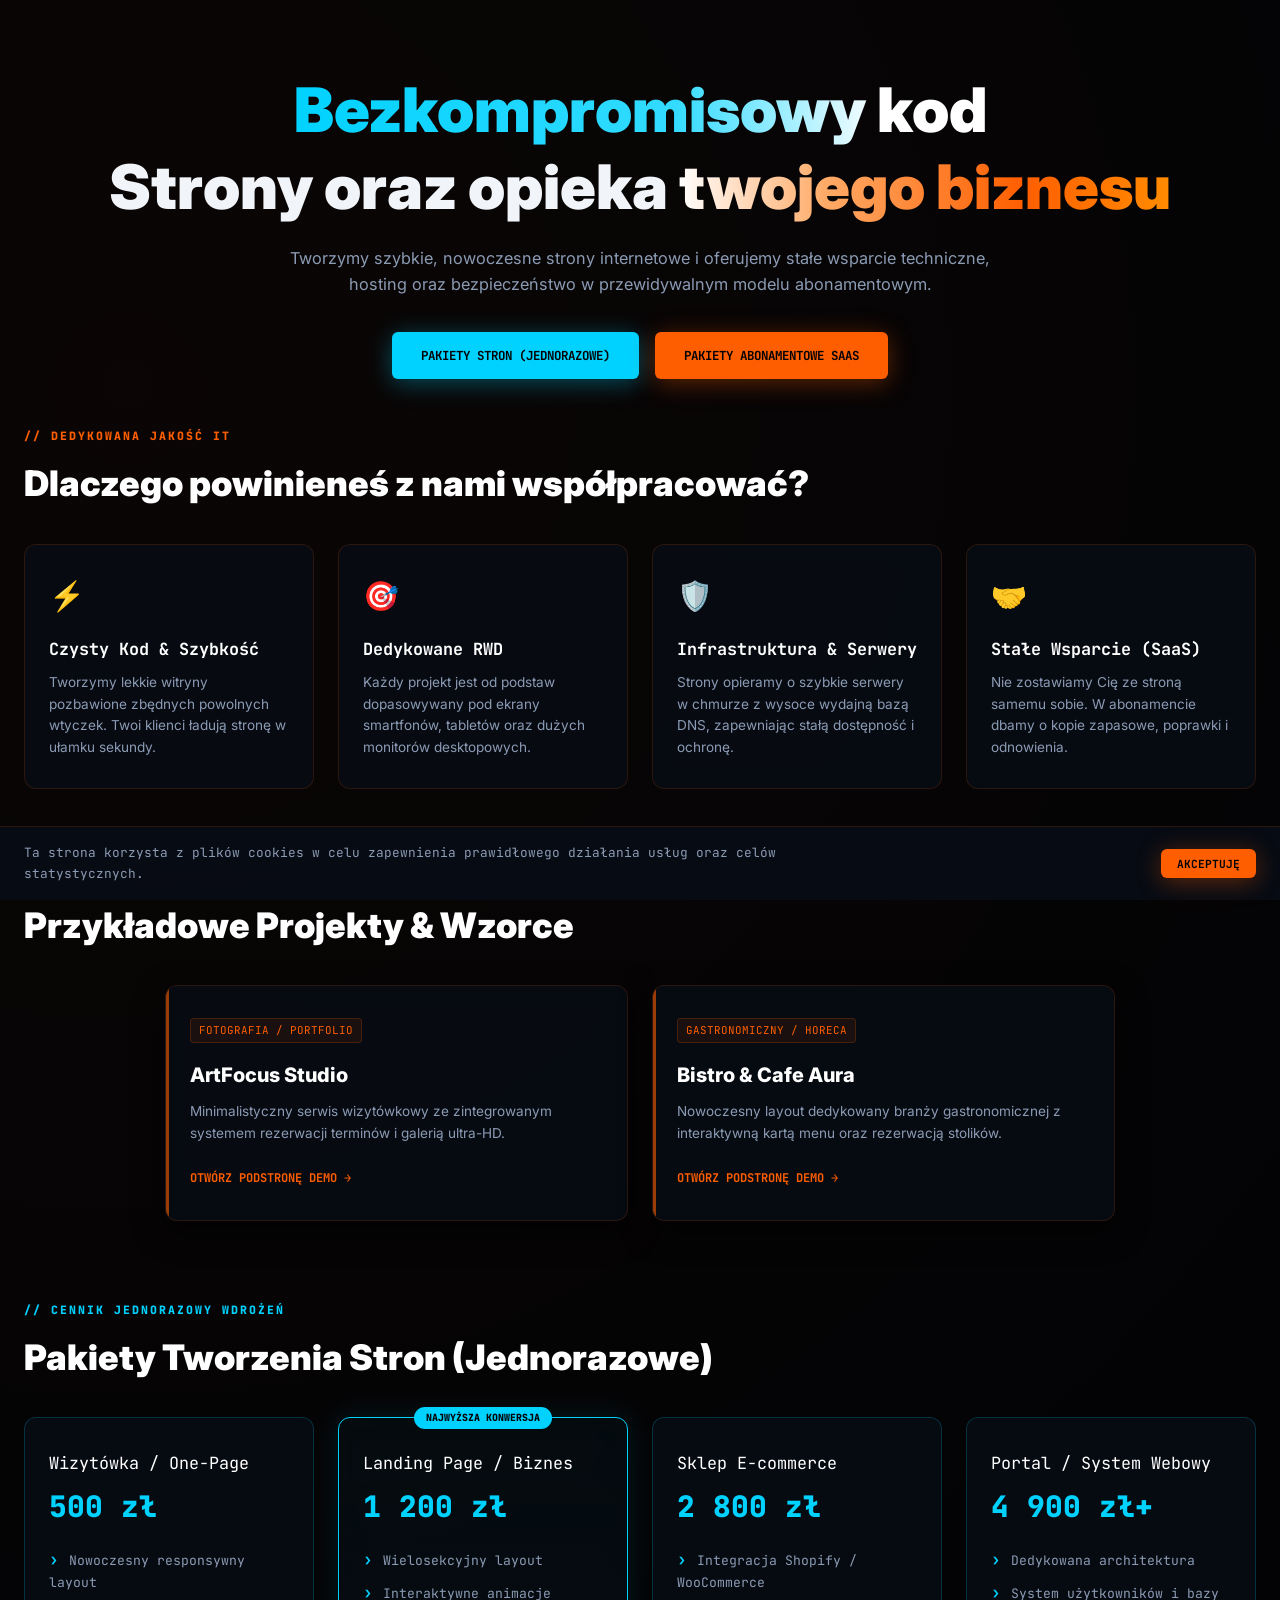
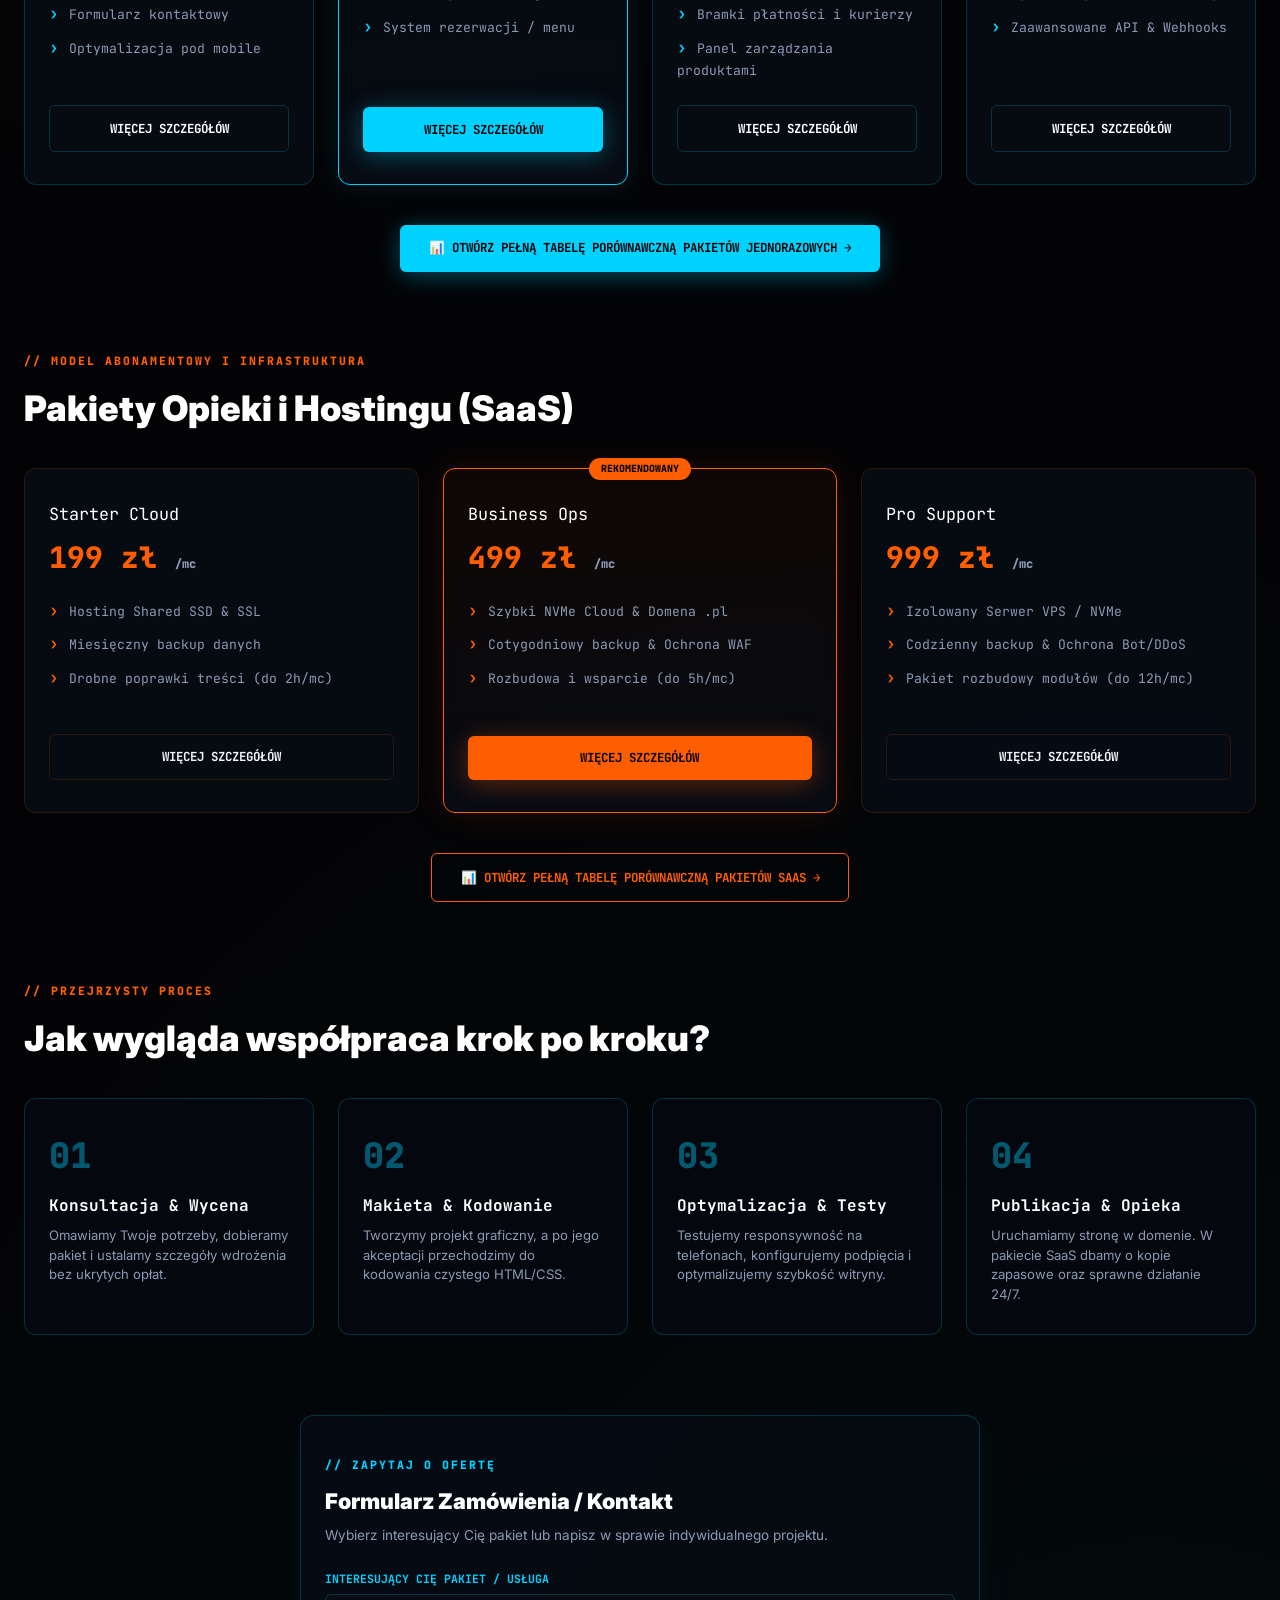
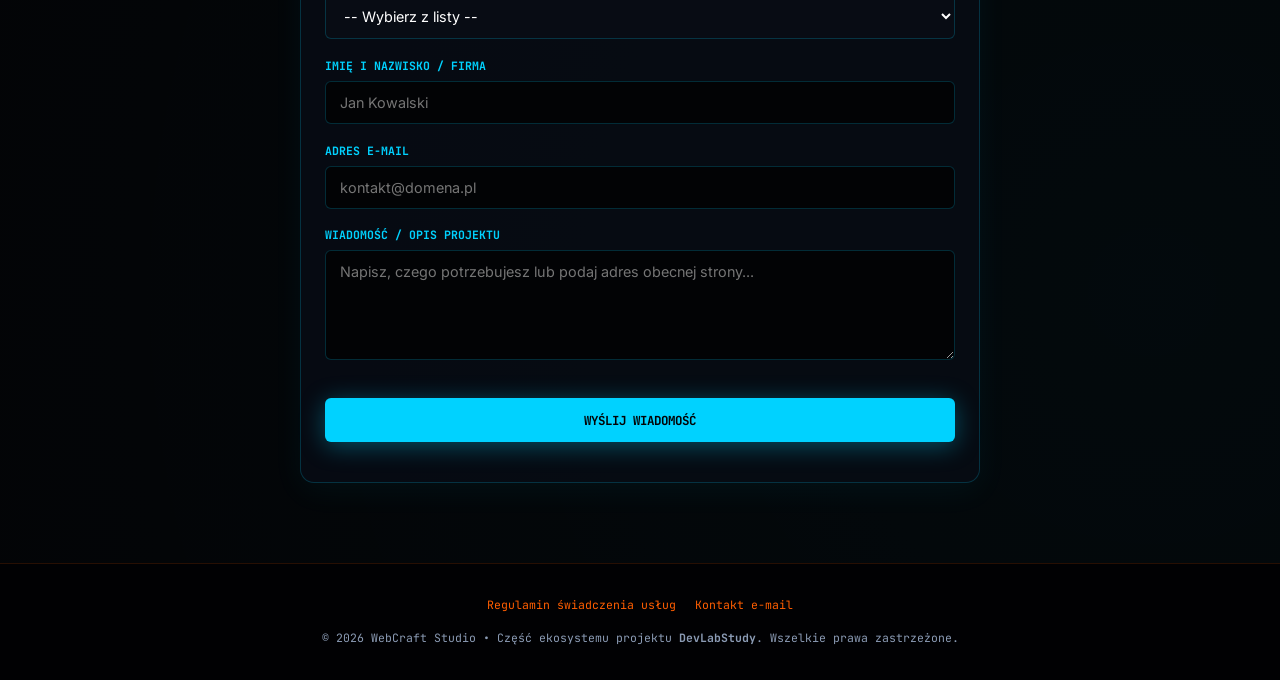
==== commit d80cebde: "Update index.html" ====
--- a/index.html
+++ b/index.html
@@ -35,29 +35,9 @@
             min-height: 100vh;
         }
 
-        /* HEADER BEZ PASKA U GÓRY */
-        header {
-            width: 100%; max-width: 1550px; margin: 0 auto; padding: 1rem 2rem;
-            display: flex; justify-content: space-between; align-items: center;
-            border-bottom: none;
-            position: sticky; top: 0;
-            background: rgba(3, 3, 5, 0.92); backdrop-filter: blur(16px); z-index: 1000;
-        }
-
-        .logo {
-            font-family: var(--font-mono); font-weight: 900; font-size: 1rem; color: #fff;
-            text-decoration: none; display: flex; gap: 8px; align-items: center; text-transform: uppercase;
-        }
-        .logo svg { stroke: var(--accent-orange); width: 18px; height: 18px; flex-shrink: 0; }
-        .logo span { color: var(--accent-orange); }
-
-        nav { display: flex; gap: 1.5rem; align-items: center; }
-        nav a { color: var(--text-muted); text-decoration: none; font-size: 0.82rem; font-weight: 600; transition: color 0.2s; }
-        nav a:hover { color: var(--accent-orange); }
-
-        .hero { max-width: 1300px; margin: 3.5rem auto 3rem auto; padding: 0 1.5rem; text-align: center; }
-
-        /* KONTROLA TEXTU H1 */
+        .hero { max-width: 1300px; margin: 4.5rem auto 3rem auto; padding: 0 1.5rem; text-align: center; }
+
+        /* PRECYZYJNE GRADIENTY Z DŁUŻSZYM WYGASZANIEM */
         h1 { 
             font-size: clamp(2.2rem, 4.8vw, 4.2rem); 
             font-weight: 900; 
@@ -66,7 +46,7 @@
             text-align: center;
         }
 
-        /* Dłuższe łagodne wygaszanie niebieskiego */
+        /* Niebieski rozciągnięty płynnie przez cały zwrot */
         .h1-top {
             background: linear-gradient(90deg, var(--accent-blue) 0%, #33dbff 55%, #ffffff 85%);
             -webkit-background-clip: text;
@@ -75,9 +55,9 @@
             display: inline-block;
         }
 
-        /* Pomarańczowy akcent przechodzący przez słowa "twojego biznesu" */
+        /* Pomarańczowy z dłuższym, niezwykle płynnym przejściem od bieli do pełnej barwy */
         .h1-orange-text {
-            background: linear-gradient(90deg, #ffffff 0%, var(--accent-orange) 45%, #ff8c00 100%);
+            background: linear-gradient(90deg, #ffffff 0%, #ffaa66 30%, var(--accent-orange) 70%, #ff8c00 100%);
             -webkit-background-clip: text;
             -webkit-text-fill-color: transparent;
             background-clip: text;
@@ -258,10 +238,6 @@
         .footer-links a:hover { text-decoration: underline; }
 
         @media (max-width: 768px) {
-            header { padding: 0.8rem 1rem; flex-direction: row; gap: 0.5rem; }
-            .logo { font-size: 0.85rem; }
-            nav { gap: 0.9rem; }
-            nav a { font-size: 0.75rem; }
             .hero { margin: 2.5rem auto 2rem auto; padding: 0 1rem; }
             .section-container { padding: 0 1rem; }
             #cookieBanner { flex-direction: column; text-align: center; padding: 1rem; }
@@ -269,20 +245,6 @@
     </style>
 </head>
 <body>
-
-    <header>
-        <a href="index.html" class="logo">
-            <svg viewBox="0 0 24 24" fill="none" stroke-width="2.5"><path d="M12 2L2 7l10 5 10-5-10-5zM2 17l10 5 10-5M2 12l10 5 10-5"/></svg>
-            WebCraft <span>Studio</span>
-        </a>
-        <nav>
-            <a href="#dlaczego-my">O nas</a>
-            <a href="#portfolio">Realizacje</a>
-            <a href="#pakiety-stron" style="color: var(--accent-blue);">Strony</a>
-            <a href="#pakiety-saas">Abonamenty</a>
-            <a href="#kontakt">Kontakt</a>
-        </nav>
-    </header>
 
     <section class="hero">
         <h1>
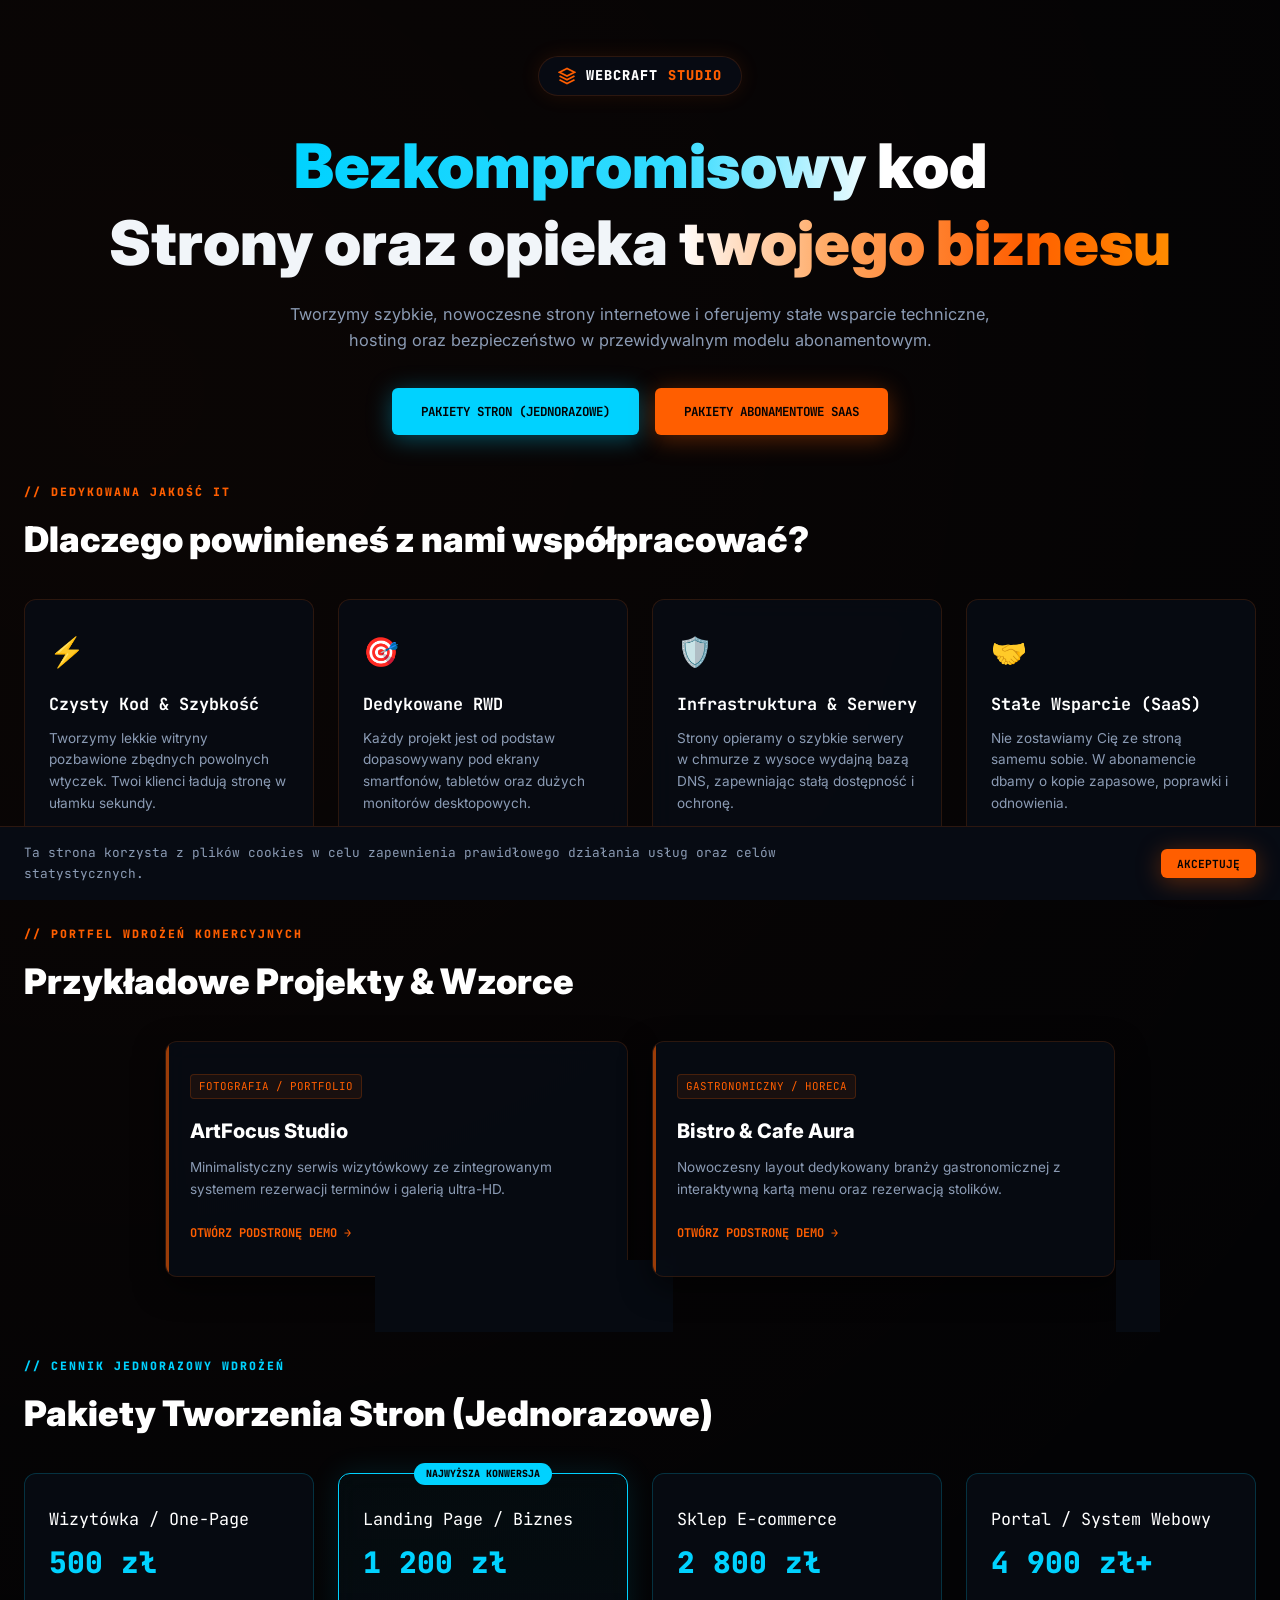
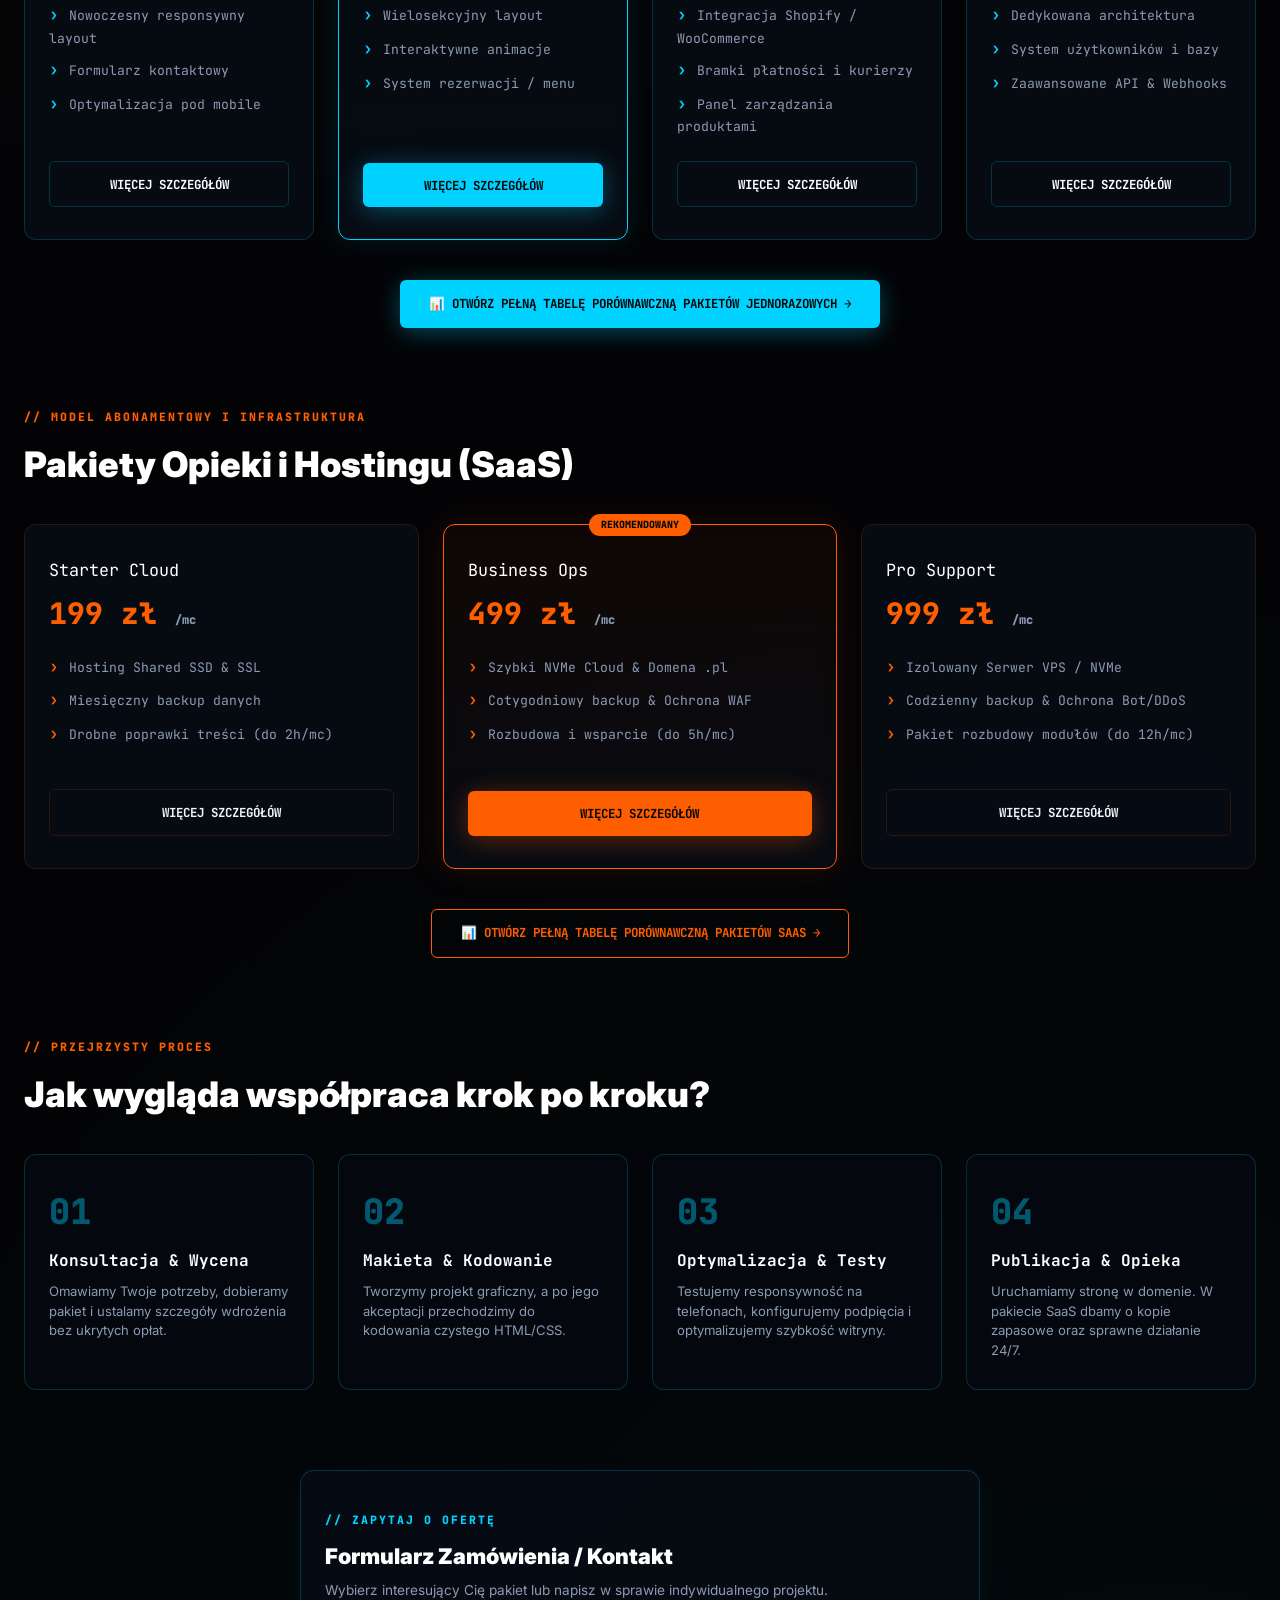
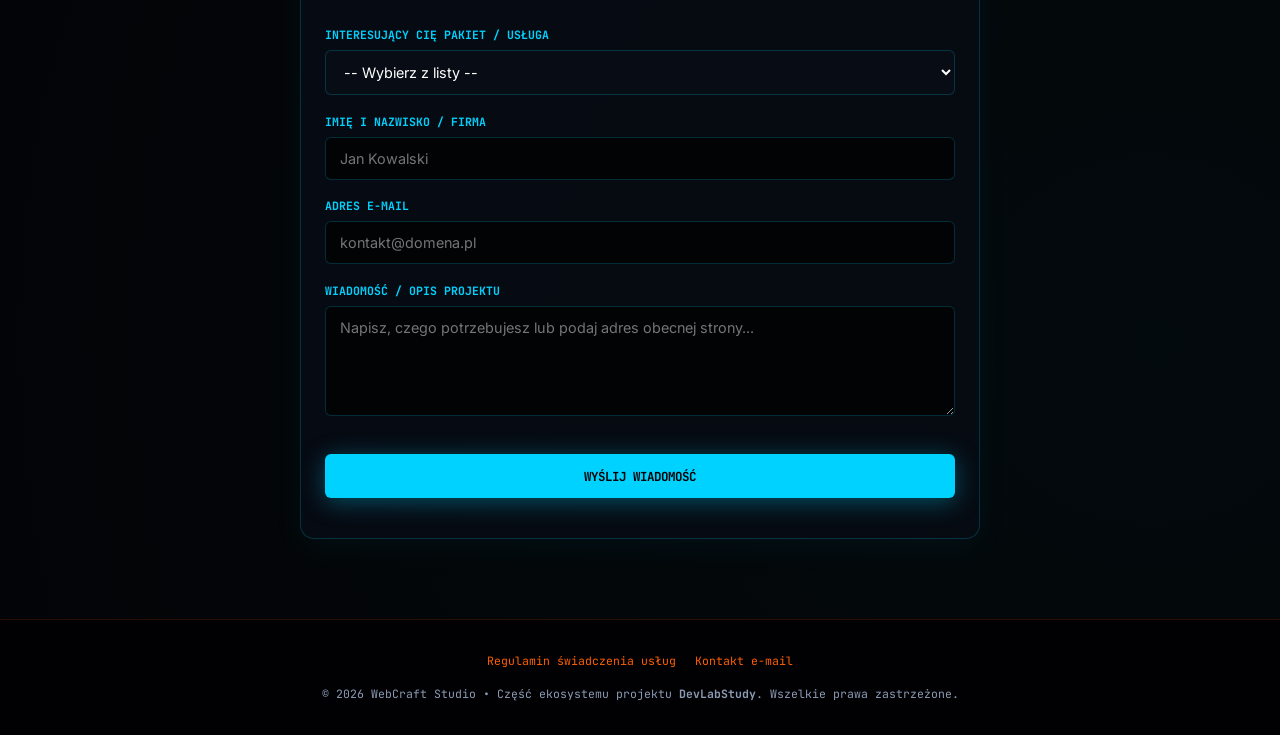
==== commit 04379db8: "Update index.html" ====
--- a/index.html
+++ b/index.html
@@ -35,7 +35,28 @@
             min-height: 100vh;
         }
 
-        .hero { max-width: 1300px; margin: 4.5rem auto 3rem auto; padding: 0 1.5rem; text-align: center; }
+        .hero { max-width: 1300px; margin: 3.5rem auto 3rem auto; padding: 0 1.5rem; text-align: center; }
+
+        /* BADGE BRANDINGOWY NA SRODKU */
+        .brand-badge {
+            display: inline-flex;
+            align-items: center;
+            gap: 10px;
+            background: rgba(8, 12, 20, 0.9);
+            border: 1px solid var(--border-subtle);
+            padding: 0.5rem 1.2rem;
+            border-radius: 50px;
+            margin-bottom: 2rem;
+            font-family: var(--font-mono);
+            font-size: 0.85rem;
+            font-weight: 800;
+            letter-spacing: 1px;
+            color: #fff;
+            text-transform: uppercase;
+            box-shadow: 0 0 20px rgba(255, 94, 0, 0.1);
+        }
+        .brand-badge svg { stroke: var(--accent-orange); width: 18px; height: 18px; }
+        .brand-badge span { color: var(--accent-orange); }
 
         /* PRECYZYJNE GRADIENTY Z DŁUŻSZYM WYGASZANIEM */
         h1 { 
@@ -46,7 +67,6 @@
             text-align: center;
         }
 
-        /* Niebieski rozciągnięty płynnie przez cały zwrot */
         .h1-top {
             background: linear-gradient(90deg, var(--accent-blue) 0%, #33dbff 55%, #ffffff 85%);
             -webkit-background-clip: text;
@@ -55,7 +75,6 @@
             display: inline-block;
         }
 
-        /* Pomarańczowy z dłuższym, niezwykle płynnym przejściem od bieli do pełnej barwy */
         .h1-orange-text {
             background: linear-gradient(90deg, #ffffff 0%, #ffaa66 30%, var(--accent-orange) 70%, #ff8c00 100%);
             -webkit-background-clip: text;
@@ -247,6 +266,11 @@
 <body>
 
     <section class="hero">
+        <div class="brand-badge">
+            <svg viewBox="0 0 24 24" fill="none" stroke-width="2.5"><path d="M12 2L2 7l10 5 10-5-10-5zM2 17l10 5 10-5M2 12l10 5 10-5"/></svg>
+            WebCraft <span>Studio</span>
+        </div>
+
         <h1>
             <span class="h1-top">Bezkompromisowy kod</span><br>
             <span>Strony oraz opieka </span><span class="h1-orange-text">twojego biznesu</span>
@@ -463,7 +487,7 @@
                     data-title="Pro Support (999 zł / mc)"
                     data-price="999 zł / miesiąc"
                     data-desc="Dla wymagających projektów potrzebujących wysokich zasobów i natychmiastowej reakcji."
-                    data-included="Dedykowana instancja VPS NVMe (200 GB), Codzienny backup, Ochrona Anti-DDoS i BotGuard, Pakiet 12h na rozwój w miesiącu, SLA reakcji do 4h, Kwartalny audyt bezpieczeństwa"
+                    data-included="Dedykwana instancja VPS NVMe (200 GB), Codzienny backup, Ochrona Anti-DDoS i BotGuard, Pakiet 12h na rozwój w miesiącu, SLA reakcji do 4h, Kwartalny audyt bezpieczeństwa"
                     data-excluded="Niewykorzystane godziny nie przechodzą na kolejny miesiąc"
                     style="width: 100%; margin-top: 1.2rem;">Więcej szczegółów</button>
             </div>
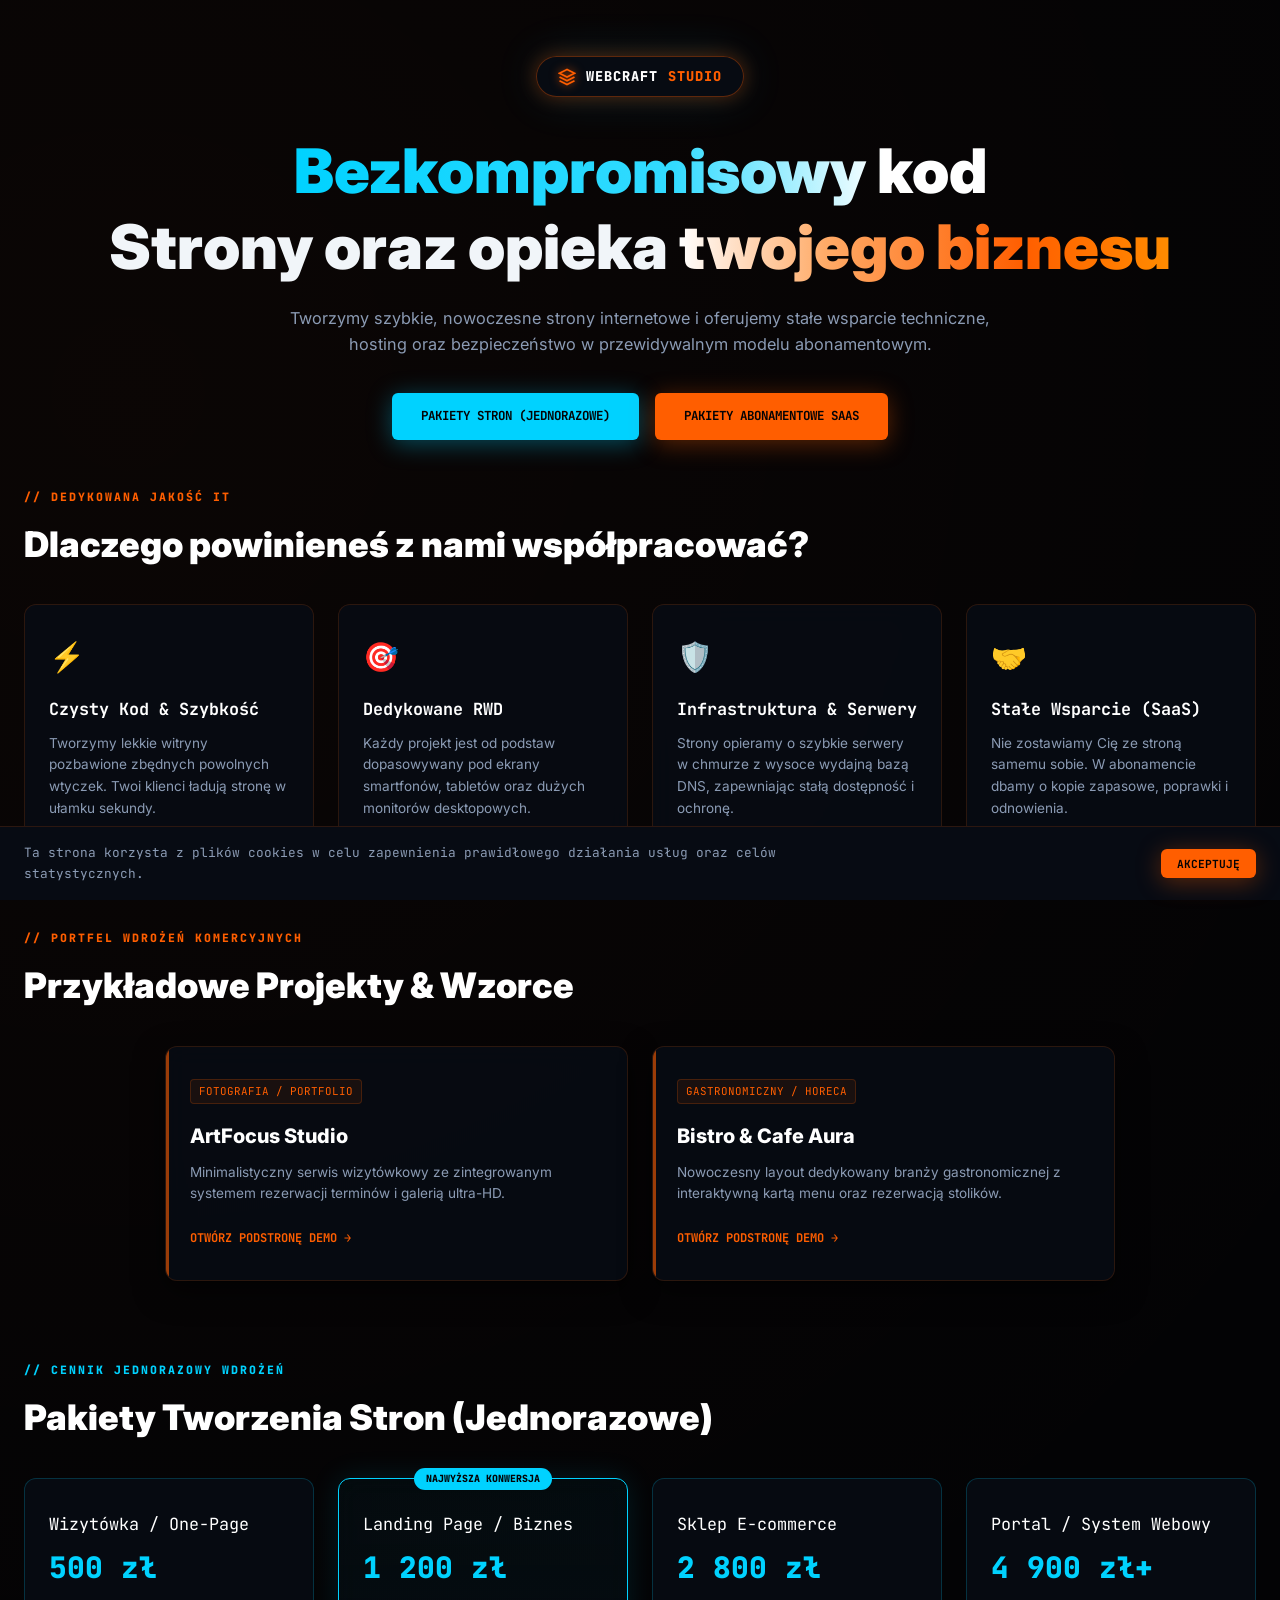
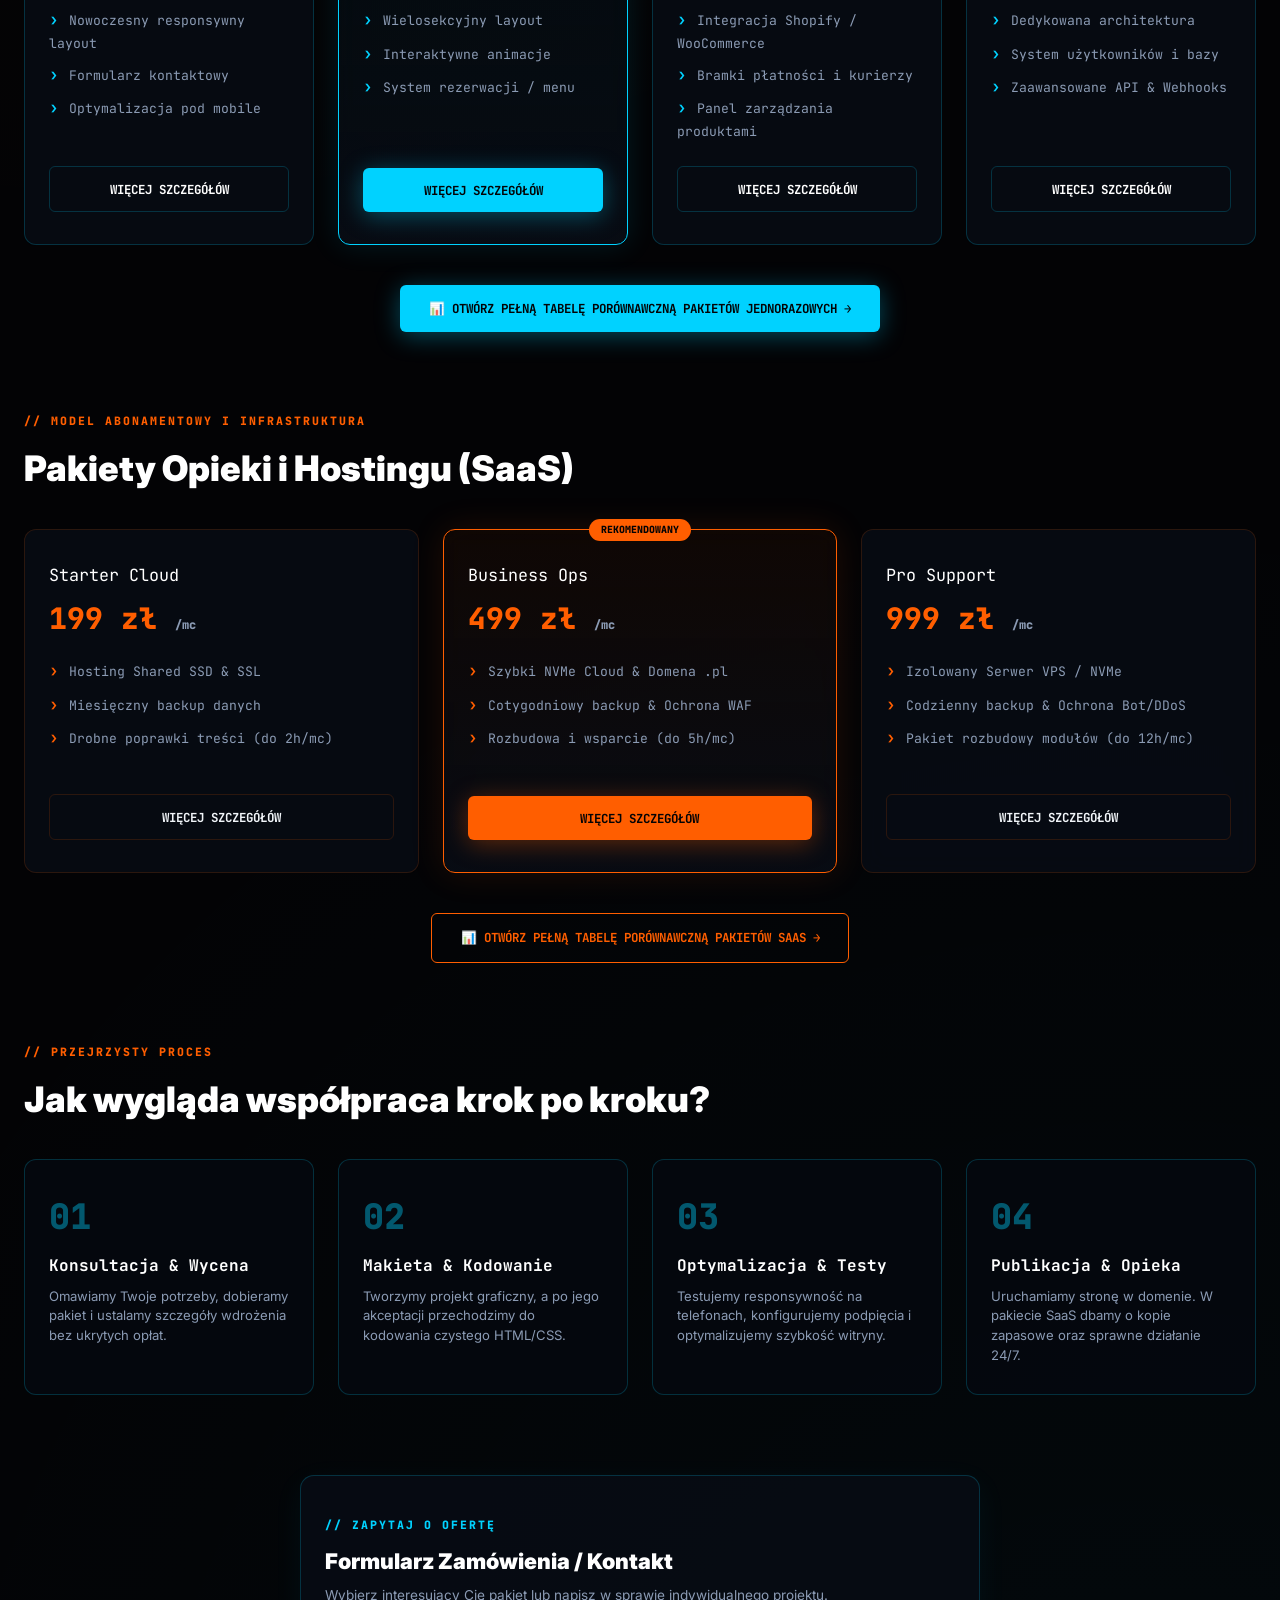
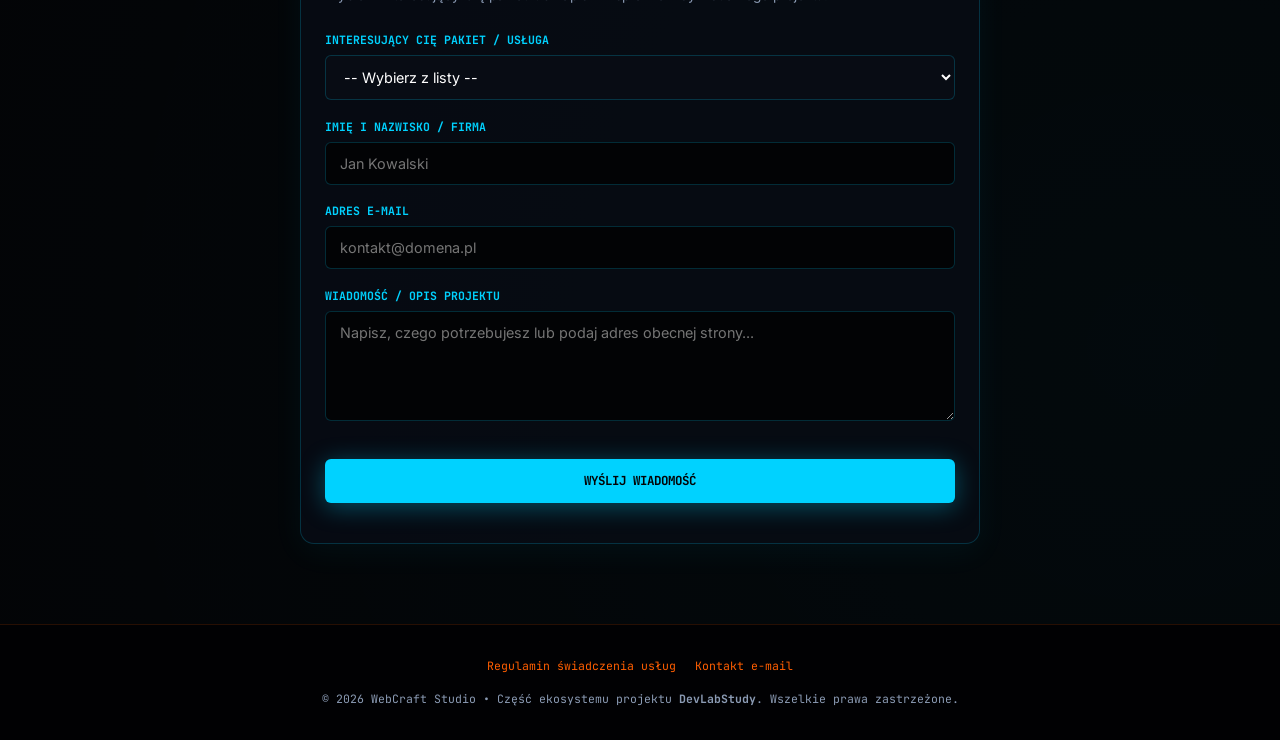
==== commit fb0a8902: "Update index.html" ====
--- a/index.html
+++ b/index.html
@@ -37,25 +37,33 @@
 
         .hero { max-width: 1300px; margin: 3.5rem auto 3rem auto; padding: 0 1.5rem; text-align: center; }
 
-        /* BADGE BRANDINGOWY NA SRODKU */
+        /* BADGE BRANDINGOWY ZE STAŁĄ POŚWIATĄ AMBIENT */
         .brand-badge {
             display: inline-flex;
             align-items: center;
             gap: 10px;
-            background: rgba(8, 12, 20, 0.9);
-            border: 1px solid var(--border-subtle);
-            padding: 0.5rem 1.2rem;
+            background: rgba(8, 12, 20, 0.95);
+            border: 1px solid rgba(255, 94, 0, 0.35);
+            padding: 0.55rem 1.3rem;
             border-radius: 50px;
-            margin-bottom: 2rem;
+            margin-bottom: 2.2rem;
             font-family: var(--font-mono);
             font-size: 0.85rem;
             font-weight: 800;
             letter-spacing: 1px;
             color: #fff;
             text-transform: uppercase;
-            box-shadow: 0 0 20px rgba(255, 94, 0, 0.1);
-        }
-        .brand-badge svg { stroke: var(--accent-orange); width: 18px; height: 18px; }
+            position: relative;
+            /* Stały, miękki ambient glow w kolorze pomarańczu i niebieskiego */
+            box-shadow: 0 0 20px rgba(255, 94, 0, 0.3), 0 0 45px rgba(0, 210, 255, 0.15);
+        }
+        
+        .brand-badge svg { 
+            stroke: var(--accent-orange); 
+            width: 18px; 
+            height: 18px; 
+            filter: drop-shadow(0 0 5px rgba(255, 94, 0, 0.7)); 
+        }
         .brand-badge span { color: var(--accent-orange); }
 
         /* PRECYZYJNE GRADIENTY Z DŁUŻSZYM WYGASZANIEM */
@@ -487,7 +495,7 @@
                     data-title="Pro Support (999 zł / mc)"
                     data-price="999 zł / miesiąc"
                     data-desc="Dla wymagających projektów potrzebujących wysokich zasobów i natychmiastowej reakcji."
-                    data-included="Dedykwana instancja VPS NVMe (200 GB), Codzienny backup, Ochrona Anti-DDoS i BotGuard, Pakiet 12h na rozwój w miesiącu, SLA reakcji do 4h, Kwartalny audyt bezpieczeństwa"
+                    data-included="Dedykowana instancja VPS NVMe (200 GB), Codzienny backup, Ochrona Anti-DDoS i BotGuard, Pakiet 12h na rozwój w miesiącu, SLA reakcji do 4h, Kwartalny audyt bezpieczeństwa"
                     data-excluded="Niewykorzystane godziny nie przechodzą na kolejny miesiąc"
                     style="width: 100%; margin-top: 1.2rem;">Więcej szczegółów</button>
             </div>
